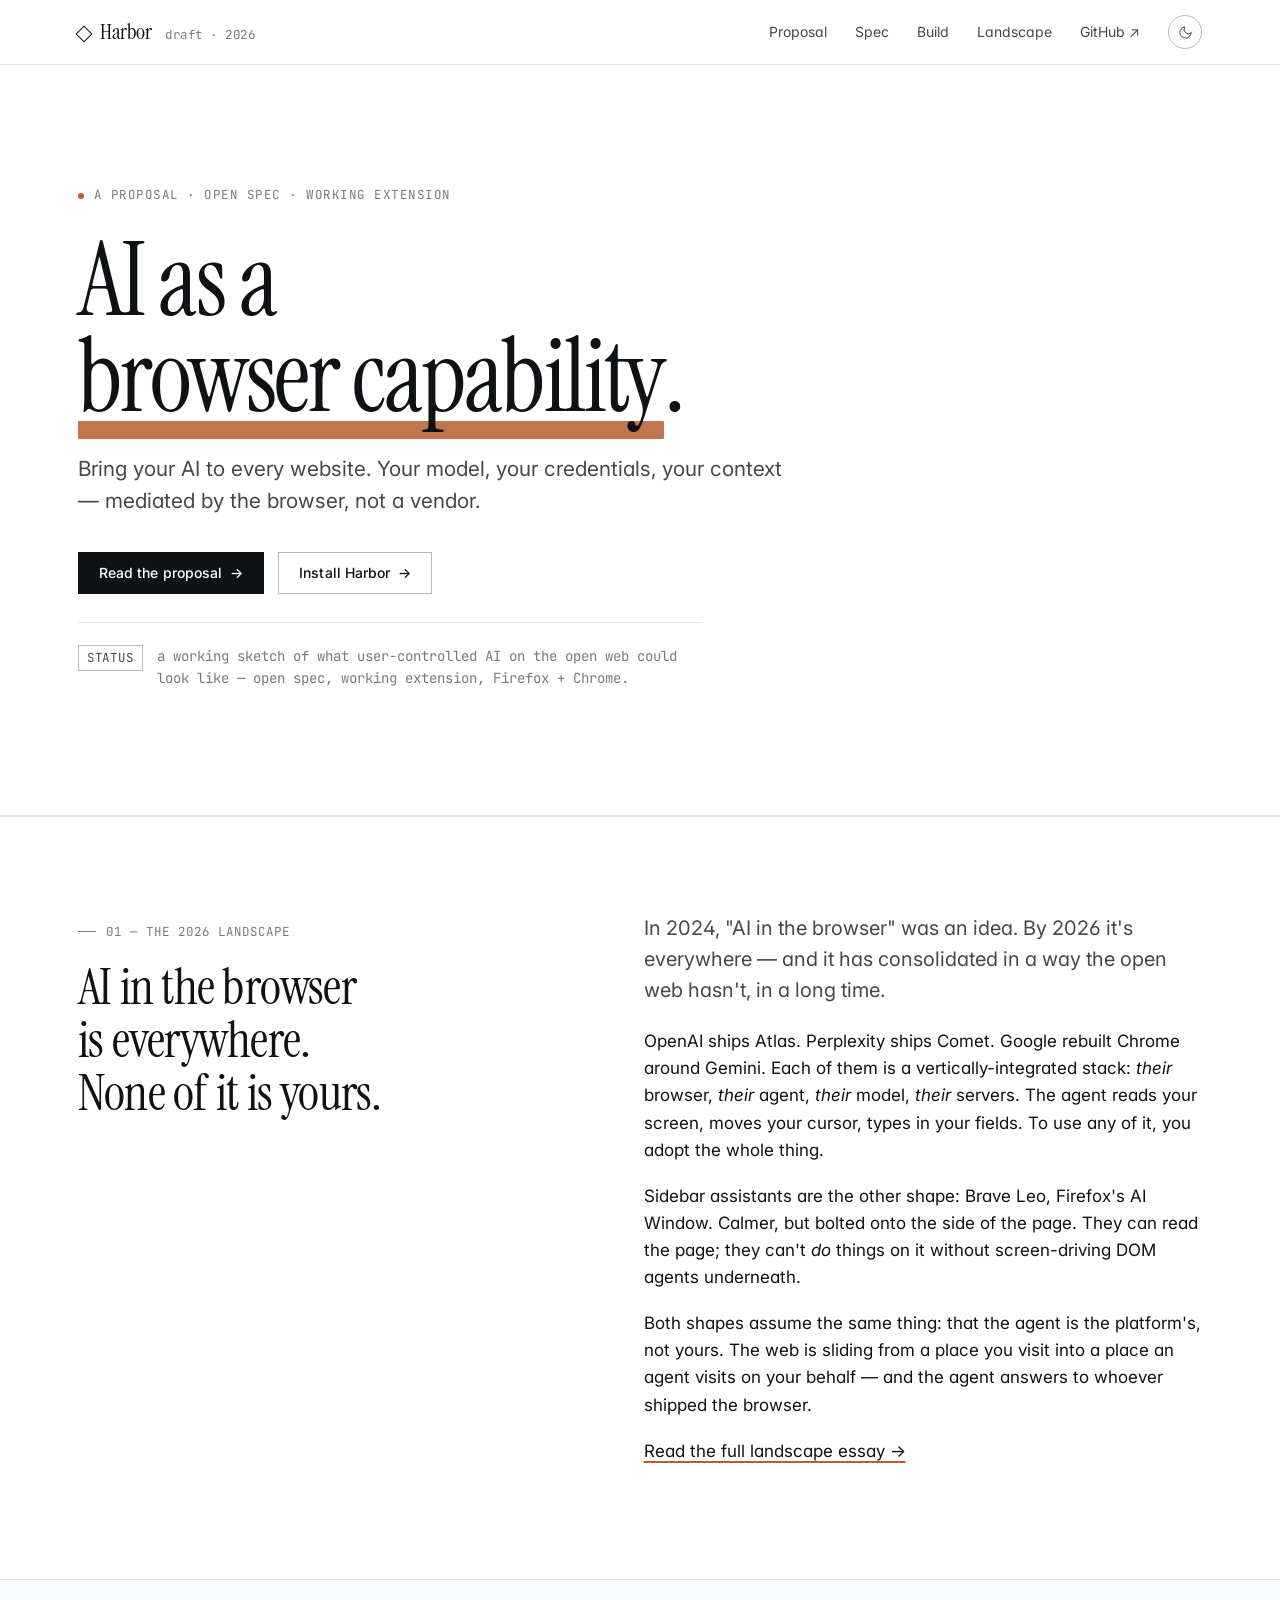
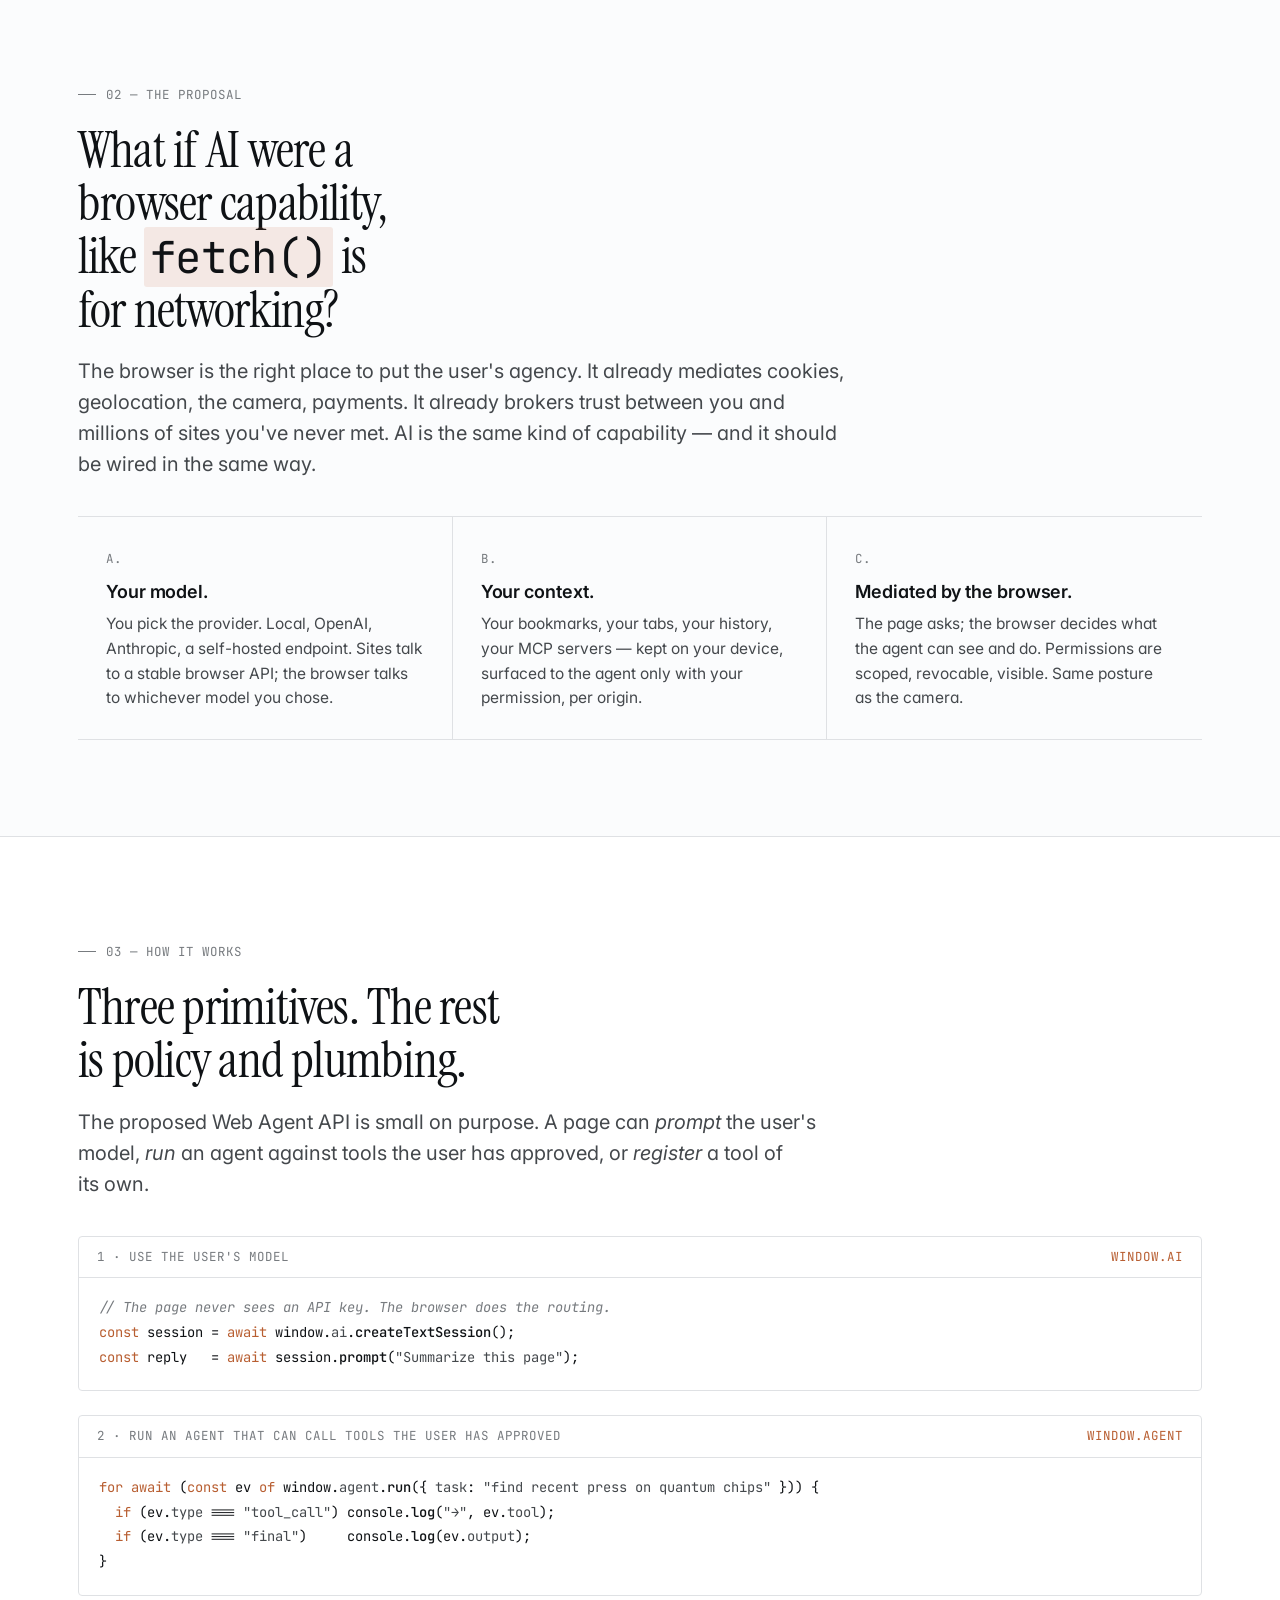
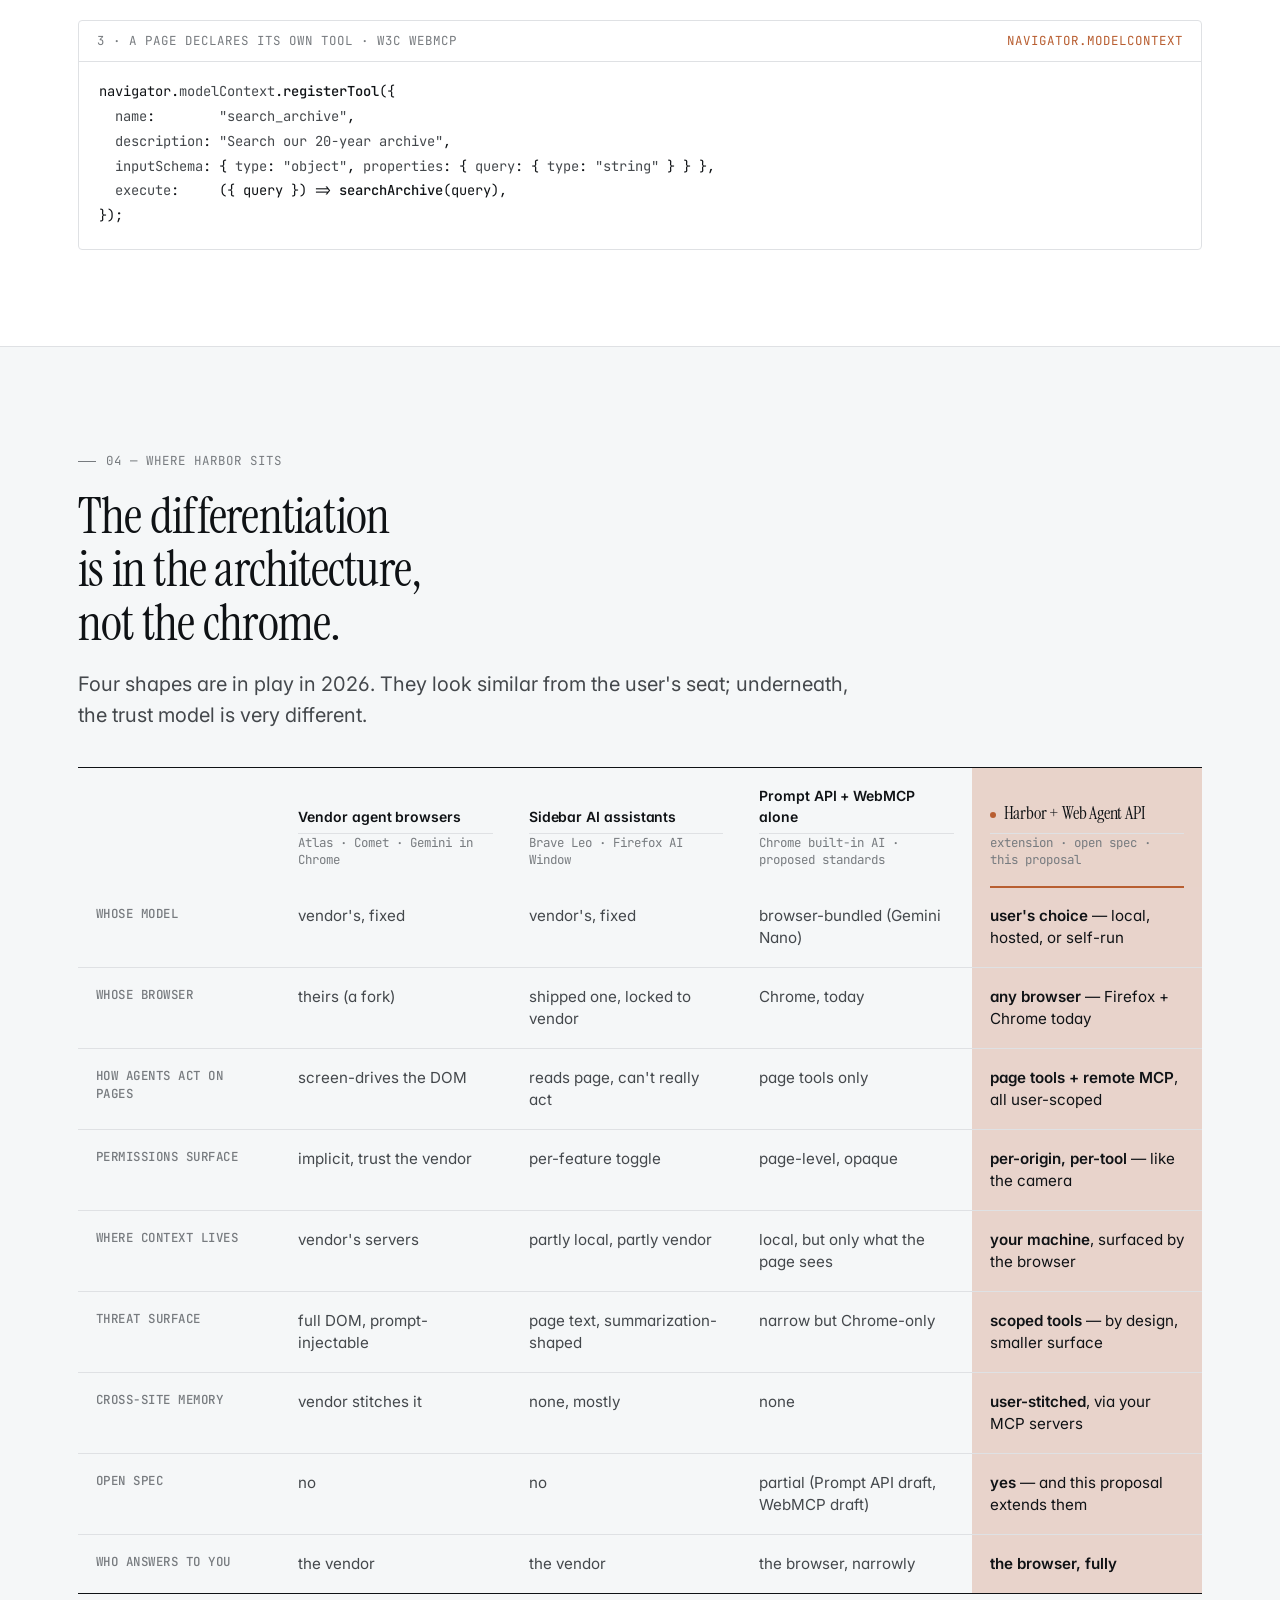
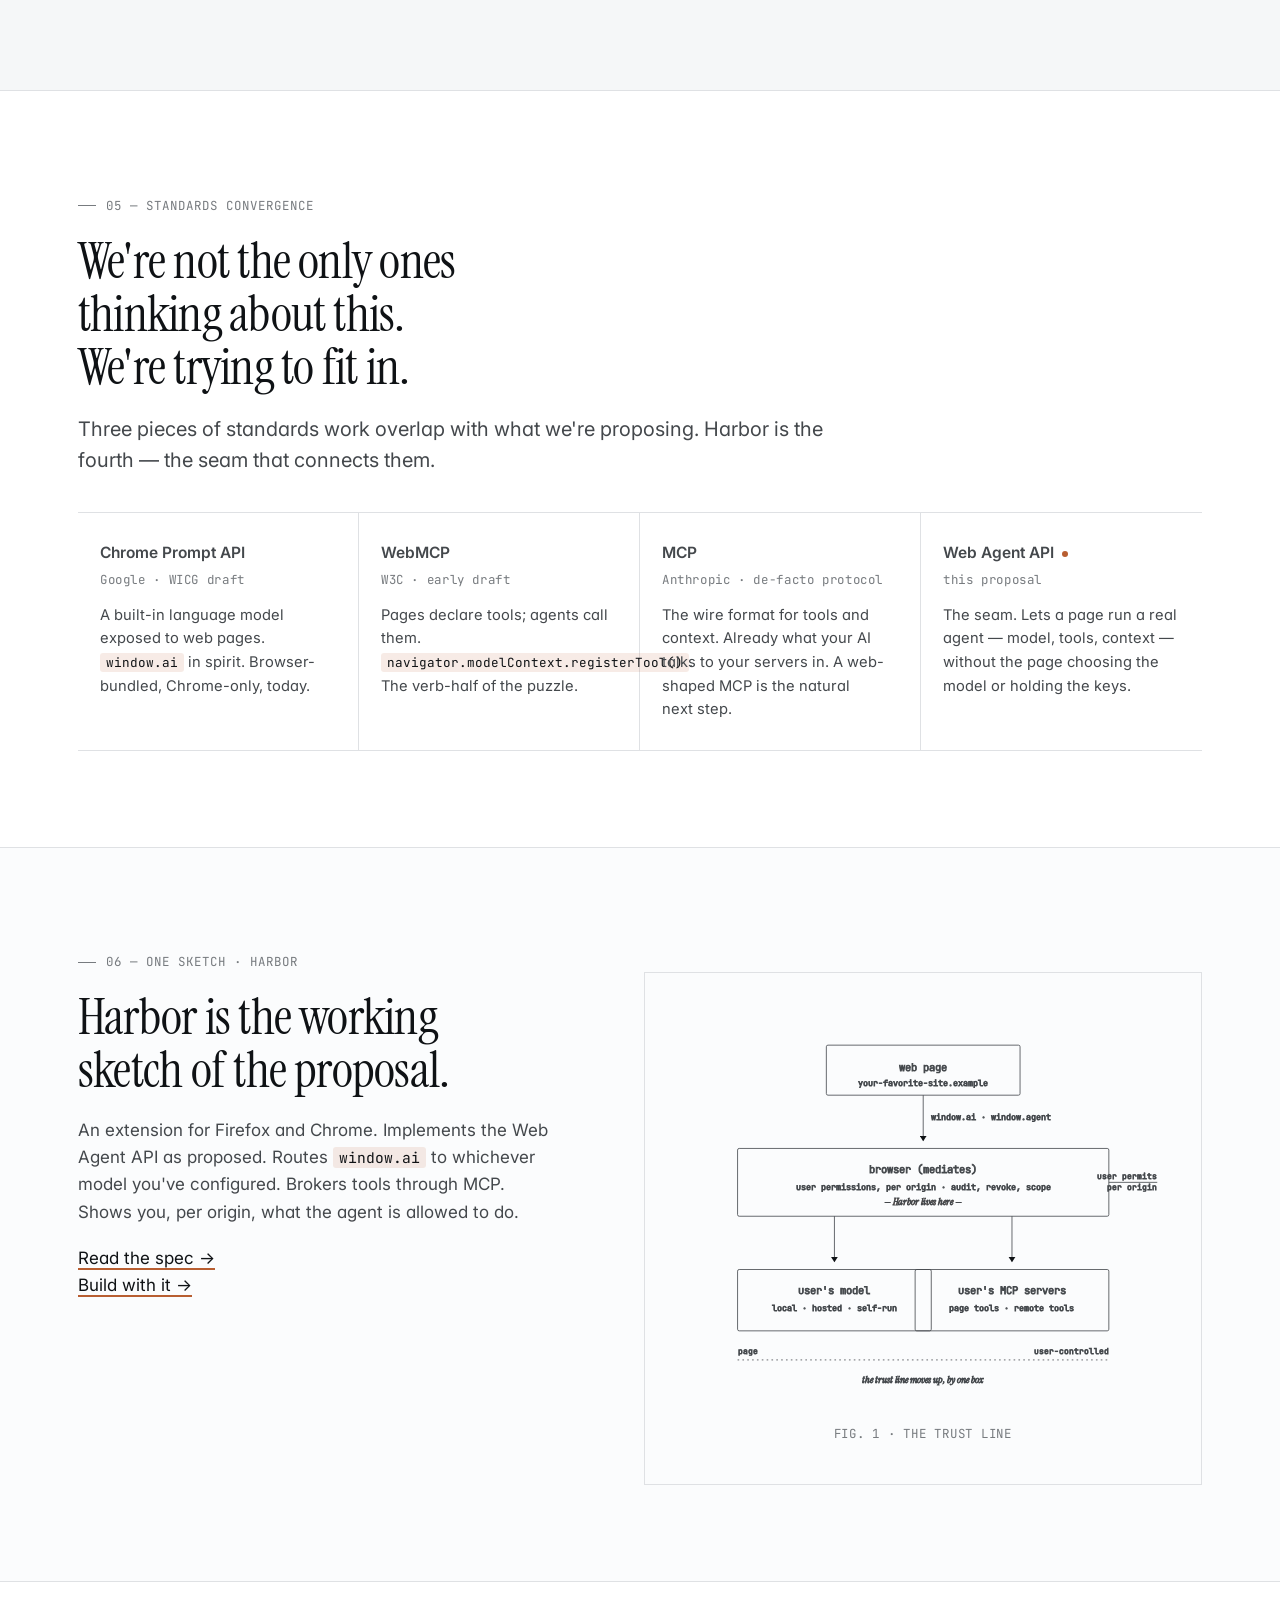
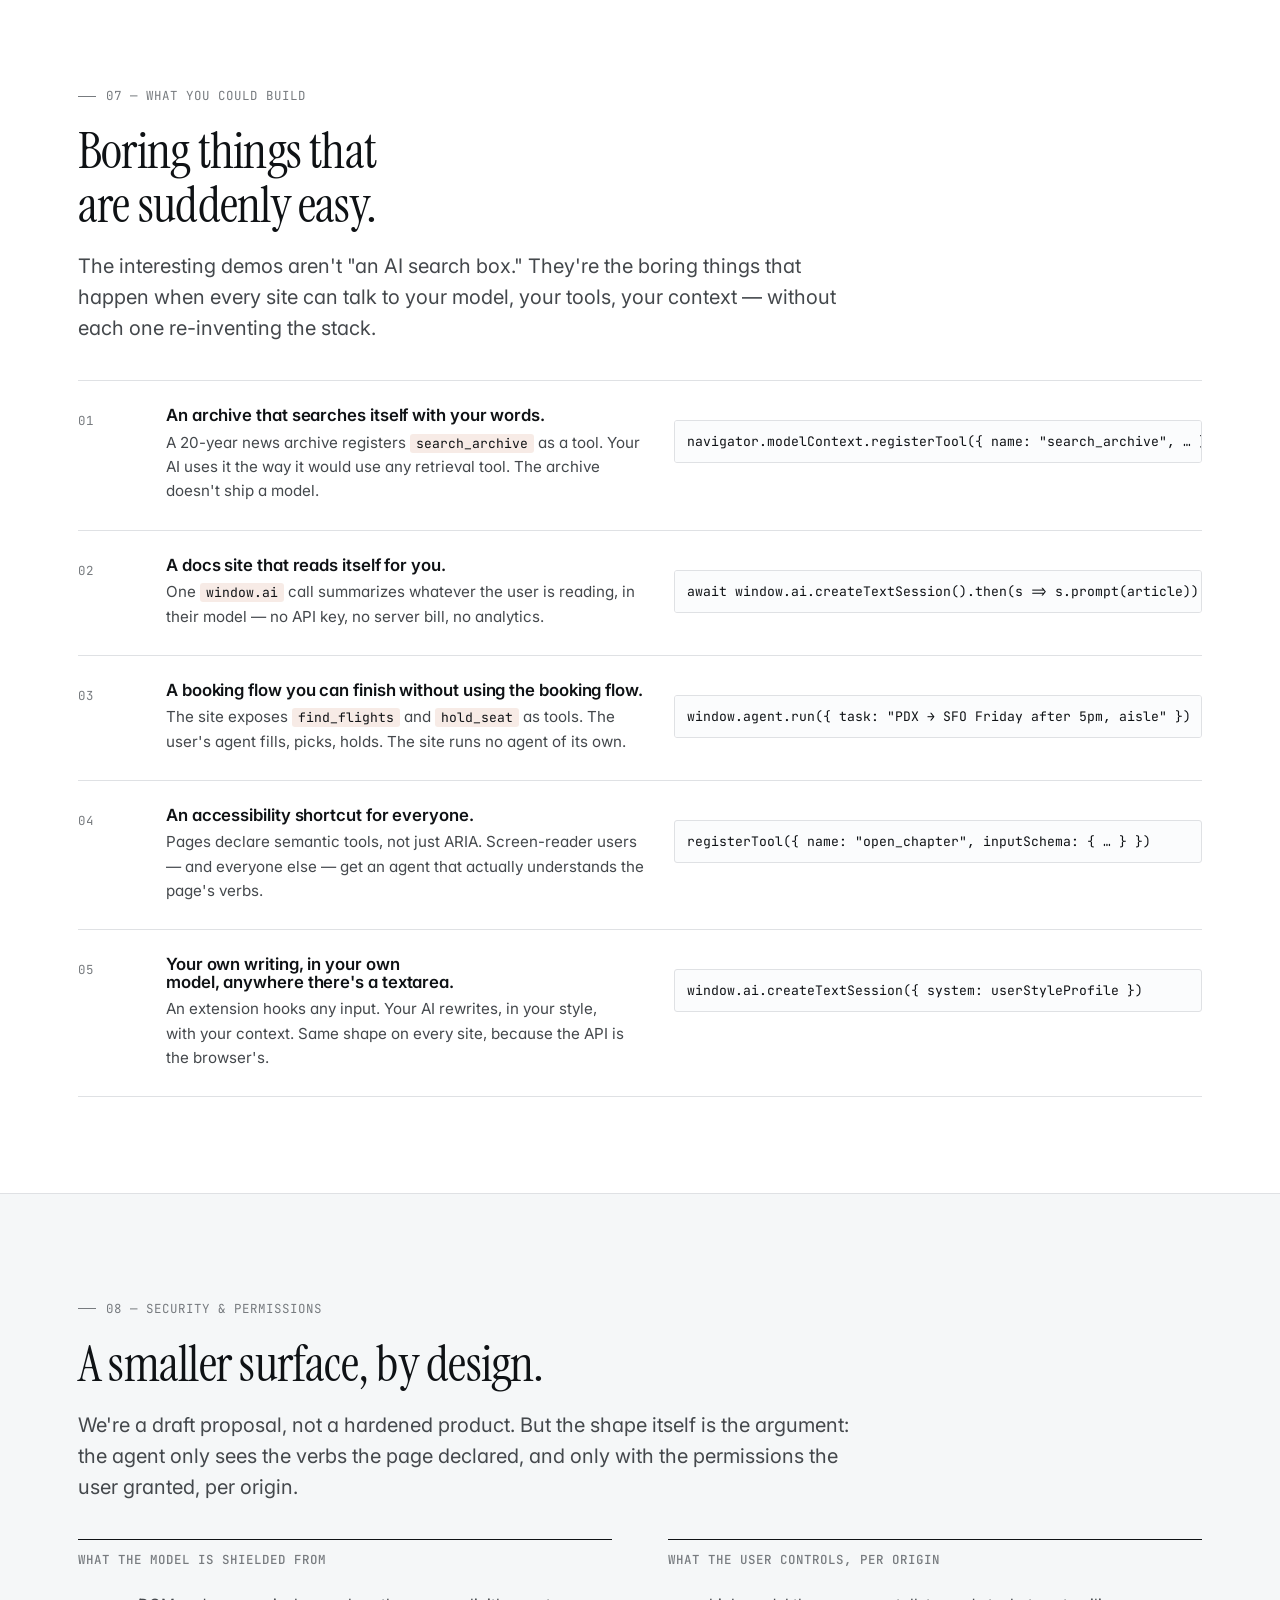
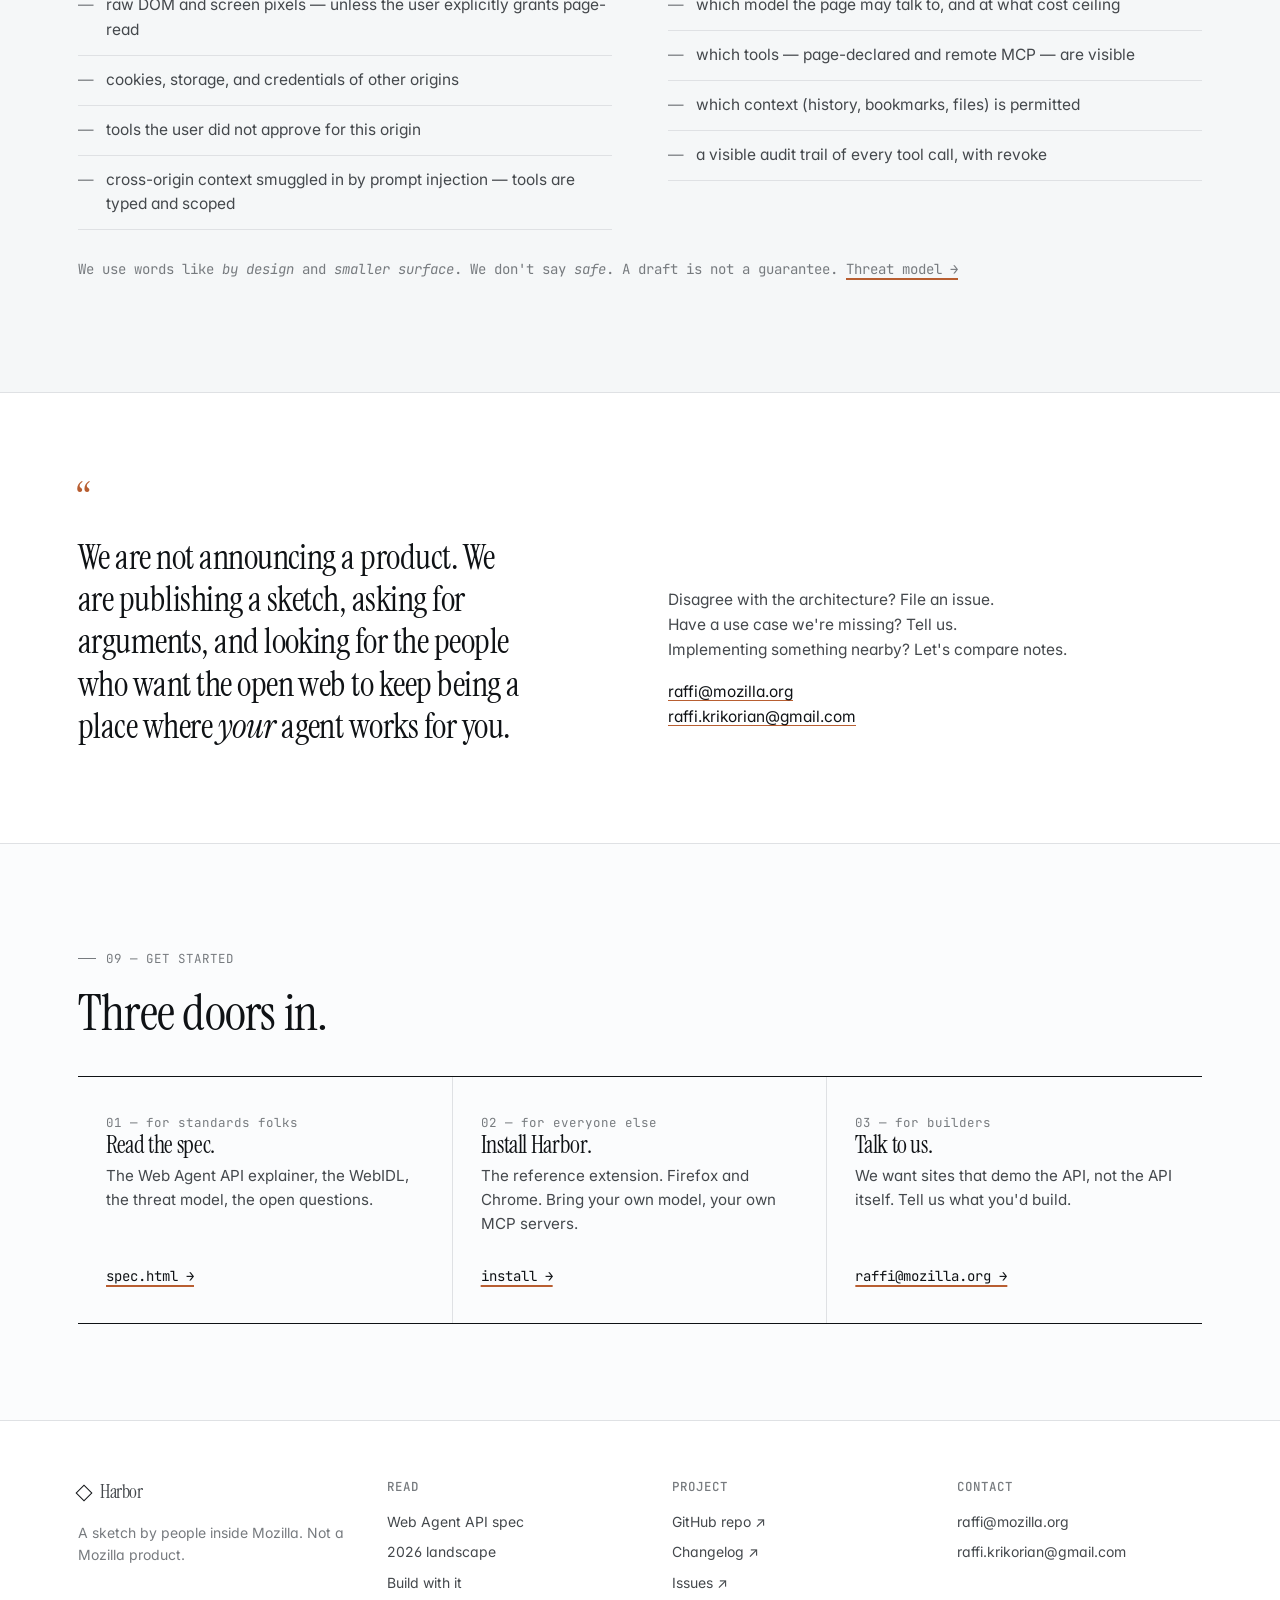
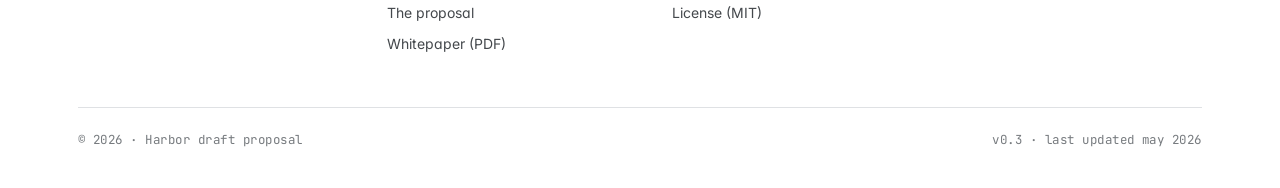
==== whitepaper/index.html @ 532a6886 "whitepaper: ship redesigned static site, retire Jekyll Implement the design produced in Claude Desig" ====
<!doctype html>
<html lang="en">
<head>
<meta charset="utf-8" />
<meta name="viewport" content="width=device-width,initial-scale=1" />
<title>Harbor — AI as a browser capability</title>
<meta name="description" content="A proposal and reference implementation for the Web Agent API: bring your AI to every website. Your model, your credentials, your context — mediated by the browser, not a vendor." />

<link rel="preconnect" href="https://fonts.googleapis.com">
<link rel="preconnect" href="https://fonts.gstatic.com" crossorigin>
<link href="https://fonts.googleapis.com/css2?family=Instrument+Serif:ital@0;1&family=Inter:wght@300;400;500;600&family=JetBrains+Mono:wght@400;500&display=swap" rel="stylesheet">
<link rel="stylesheet" href="styles.css">

<script>
  (function () {
    var saved = localStorage.getItem('harbor-theme');
    var prefersDark = window.matchMedia && window.matchMedia('(prefers-color-scheme: dark)').matches;
    if (saved === 'dark' || (!saved && prefersDark)) {
      document.documentElement.classList.add('dark');
    }
  })();
</script>
</head>
<body>

<!-- ===================== NAV ===================== -->
<header class="nav">
  <div class="wrap nav-row">
    <a class="brand" href="./">
      <span class="brand-mark" aria-hidden="true"></span>
      Harbor
      <span class="brand-meta">draft · 2026</span>
    </a>
    <nav class="nav-links" aria-label="Primary">
      <a href="#proposal">Proposal</a>
      <a href="spec.html">Spec</a>
      <a href="build.html">Build</a>
      <a href="landscape.html">Landscape</a>
      <a class="gh" href="https://github.com/r/harbor" target="_blank" rel="noopener">GitHub ↗</a>
      <button class="theme-toggle" id="themeToggle" aria-label="Toggle theme" title="Toggle light / dark">
        <svg class="icon-moon" viewBox="0 0 24 24" fill="none" stroke="currentColor" stroke-width="1.6" stroke-linecap="round" stroke-linejoin="round"><path d="M21 12.8A9 9 0 1 1 11.2 3a7 7 0 0 0 9.8 9.8z"/></svg>
        <svg class="icon-sun"  viewBox="0 0 24 24" fill="none" stroke="currentColor" stroke-width="1.6" stroke-linecap="round" stroke-linejoin="round"><circle cx="12" cy="12" r="4"/><path d="M12 2v2M12 20v2M4.93 4.93l1.41 1.41M17.66 17.66l1.41 1.41M2 12h2M20 12h2M4.93 19.07l1.41-1.41M17.66 6.34l1.41-1.41"/></svg>
      </button>
    </nav>
  </div>
</header>

<!-- ===================== HERO ===================== -->
<section class="hero">
  <div class="wrap">
    <p class="hero-eyebrow"><span class="dot"></span>a proposal · open spec · working extension</p>
    <h1>
      AI as a<br/>
      <span class="ul">browser capability</span>.
    </h1>
    <p class="hero-sub">
      Bring your AI to every website. Your model, your credentials, your context —
      mediated by the browser, not a vendor.
    </p>
    <div class="hero-ctas">
      <a class="btn" href="spec.html">Read the proposal <span class="arr">→</span></a>
      <a class="btn btn-secondary" href="#get-started">Install Harbor <span class="arr">→</span></a>
    </div>
    <p class="hero-tagstrip">
      <span class="pill">status</span>
      a working sketch of what user-controlled AI on the open web could look like —
      open spec, working extension, Firefox + Chrome.
    </p>
  </div>
</section>

<!-- ===================== PROBLEM ===================== -->
<section class="section" id="problem">
  <div class="wrap two-col">
    <div class="side">
      <p class="eyebrow">01 — the 2026 landscape</p>
      <h2>AI in the browser is everywhere. None of it is yours.</h2>
    </div>
    <div class="prose measure">
      <p class="lead">
        In 2024, "AI in the browser" was an idea. By 2026 it's everywhere — and it has
        consolidated in a way the open web hasn't, in a long time.
      </p>
      <p>
        OpenAI ships Atlas. Perplexity ships Comet. Google rebuilt Chrome around Gemini.
        Each of them is a vertically-integrated stack: <em>their</em> browser, <em>their</em>
        agent, <em>their</em> model, <em>their</em> servers. The agent reads your screen,
        moves your cursor, types in your fields. To use any of it, you adopt the whole thing.
      </p>
      <p>
        Sidebar assistants are the other shape: Brave Leo, Firefox's AI Window. Calmer,
        but bolted onto the side of the page. They can read the page; they can't
        <em>do</em> things on it without screen-driving DOM agents underneath.
      </p>
      <p>
        Both shapes assume the same thing: that the agent is the platform's, not yours.
        The web is sliding from a place you visit into a place an agent visits on your behalf —
        and the agent answers to whoever shipped the browser.
      </p>
      <p><a class="link" href="landscape.html">Read the full landscape essay →</a></p>
    </div>
  </div>
</section>

<!-- ===================== PROPOSAL ===================== -->
<section class="section section-tint" id="proposal">
  <div class="wrap">
    <p class="eyebrow">02 — the proposal</p>
    <h2 style="max-width: 18ch">What if AI were a browser capability, like <code>fetch()</code> is for networking?</h2>
    <p class="lead" style="margin-top: 18px">
      The browser is the right place to put the user's agency. It already mediates
      cookies, geolocation, the camera, payments. It already brokers trust between you
      and millions of sites you've never met. AI is the same kind of capability — and
      it should be wired in the same way.
    </p>

    <div class="grid-3">
      <div>
        <p class="num">A.</p>
        <h4>Your model.</h4>
        <p>You pick the provider. Local, OpenAI, Anthropic, a self-hosted endpoint. Sites talk to a stable browser API; the browser talks to whichever model you chose.</p>
      </div>
      <div>
        <p class="num">B.</p>
        <h4>Your context.</h4>
        <p>Your bookmarks, your tabs, your history, your MCP servers — kept on your device, surfaced to the agent only with your permission, per origin.</p>
      </div>
      <div>
        <p class="num">C.</p>
        <h4>Mediated by the browser.</h4>
        <p>The page asks; the browser decides what the agent can see and do. Permissions are scoped, revocable, visible. Same posture as the camera.</p>
      </div>
    </div>
  </div>
</section>

<!-- ===================== HOW IT WORKS ===================== -->
<section class="section" id="how">
  <div class="wrap">
    <p class="eyebrow">03 — how it works</p>
    <h2 style="max-width: 22ch">Three primitives. The rest is policy and plumbing.</h2>
    <p class="lead">
      The proposed Web Agent API is small on purpose. A page can <em>prompt</em> the user's model,
      <em>run</em> an agent against tools the user has approved, or <em>register</em> a tool of its own.
    </p>

    <div style="display:grid; grid-template-columns: 1fr; gap: 24px; margin-top: 36px;">

      <div class="codecard">
        <div class="codecard-head"><span>1 · use the user's model</span><span class="num">window.ai</span></div>
<pre><code><span class="tk-c">// The page never sees an API key. The browser does the routing.</span>
<span class="tk-k">const</span> <span class="tk-n">session</span> = <span class="tk-k">await</span> <span class="tk-n">window</span>.<span class="tk-p">ai</span>.<span class="tk-f">createTextSession</span>();
<span class="tk-k">const</span> <span class="tk-n">reply</span>   = <span class="tk-k">await</span> <span class="tk-n">session</span>.<span class="tk-f">prompt</span>(<span class="tk-s">"Summarize this page"</span>);</code></pre>
      </div>

      <div class="codecard">
        <div class="codecard-head"><span>2 · run an agent that can call tools the user has approved</span><span class="num">window.agent</span></div>
<pre><code><span class="tk-k">for await</span> (<span class="tk-k">const</span> <span class="tk-n">ev</span> <span class="tk-k">of</span> <span class="tk-n">window</span>.<span class="tk-p">agent</span>.<span class="tk-f">run</span>({ <span class="tk-p">task</span>: <span class="tk-s">"find recent press on quantum chips"</span> })) {
  <span class="tk-k">if</span> (<span class="tk-n">ev</span>.<span class="tk-p">type</span> === <span class="tk-s">"tool_call"</span>) <span class="tk-n">console</span>.<span class="tk-f">log</span>(<span class="tk-s">"→"</span>, <span class="tk-n">ev</span>.<span class="tk-p">tool</span>);
  <span class="tk-k">if</span> (<span class="tk-n">ev</span>.<span class="tk-p">type</span> === <span class="tk-s">"final"</span>)     <span class="tk-n">console</span>.<span class="tk-f">log</span>(<span class="tk-n">ev</span>.<span class="tk-p">output</span>);
}</code></pre>
      </div>

      <div class="codecard">
        <div class="codecard-head"><span>3 · a page declares its own tool · W3C WebMCP</span><span class="num">navigator.modelContext</span></div>
<pre><code><span class="tk-n">navigator</span>.<span class="tk-p">modelContext</span>.<span class="tk-f">registerTool</span>({
  <span class="tk-p">name</span>:        <span class="tk-s">"search_archive"</span>,
  <span class="tk-p">description</span>: <span class="tk-s">"Search our 20-year archive"</span>,
  <span class="tk-p">inputSchema</span>: { <span class="tk-p">type</span>: <span class="tk-s">"object"</span>, <span class="tk-p">properties</span>: { <span class="tk-p">query</span>: { <span class="tk-p">type</span>: <span class="tk-s">"string"</span> } } },
  <span class="tk-p">execute</span>:     ({ <span class="tk-n">query</span> }) =&gt; <span class="tk-f">searchArchive</span>(<span class="tk-n">query</span>),
});</code></pre>
      </div>
    </div>
  </div>
</section>

<!-- ===================== COMPARISON ===================== -->
<section class="section section-sunken" id="differentiation">
  <div class="wrap">
    <p class="eyebrow">04 — where harbor sits</p>
    <h2 style="max-width: 20ch">The differentiation is in the architecture, not the chrome.</h2>
    <p class="lead" style="max-width: 60ch">
      Four shapes are in play in 2026. They look similar from the user's seat;
      underneath, the trust model is very different.
    </p>

    <!-- desktop / tablet table -->
    <div class="cmp-wrap">
    <table class="cmp">
      <colgroup>
        <col style="width:18%"/>
        <col/>
        <col/>
        <col/>
        <col class="col-harbor"/>
      </colgroup>
      <thead>
        <tr>
          <th></th>
          <th>Vendor agent browsers
            <span class="examples">Atlas · Comet · Gemini in Chrome</span>
          </th>
          <th>Sidebar AI assistants
            <span class="examples">Brave Leo · Firefox AI Window</span>
          </th>
          <th>Prompt API + WebMCP alone
            <span class="examples">Chrome built-in AI · proposed standards</span>
          </th>
          <th class="col-harbor"><span class="h-name">Harbor + Web Agent API</span>
            <span class="examples">extension · open spec · this proposal</span>
          </th>
        </tr>
      </thead>
      <tbody>
        <tr>
          <th>Whose model</th>
          <td>vendor's, fixed</td>
          <td>vendor's, fixed</td>
          <td>browser-bundled (Gemini Nano)</td>
          <td class="col-harbor"><strong>user's choice</strong> — local, hosted, or self-run</td>
        </tr>
        <tr>
          <th>Whose browser</th>
          <td>theirs (a fork)</td>
          <td>shipped one, locked to vendor</td>
          <td>Chrome, today</td>
          <td class="col-harbor"><strong>any browser</strong> — Firefox + Chrome today</td>
        </tr>
        <tr>
          <th>How agents act on pages</th>
          <td>screen-drives the DOM</td>
          <td>reads page, can't really act</td>
          <td>page tools only</td>
          <td class="col-harbor"><strong>page tools + remote MCP</strong>, all user-scoped</td>
        </tr>
        <tr>
          <th>Permissions surface</th>
          <td>implicit, trust the vendor</td>
          <td>per-feature toggle</td>
          <td>page-level, opaque</td>
          <td class="col-harbor"><strong>per-origin, per-tool</strong> — like the camera</td>
        </tr>
        <tr>
          <th>Where context lives</th>
          <td>vendor's servers</td>
          <td>partly local, partly vendor</td>
          <td>local, but only what the page sees</td>
          <td class="col-harbor"><strong>your machine</strong>, surfaced by the browser</td>
        </tr>
        <tr>
          <th>Threat surface</th>
          <td>full DOM, prompt-injectable</td>
          <td>page text, summarization-shaped</td>
          <td>narrow but Chrome-only</td>
          <td class="col-harbor"><strong>scoped tools</strong> — by design, smaller surface</td>
        </tr>
        <tr>
          <th>Cross-site memory</th>
          <td>vendor stitches it</td>
          <td>none, mostly</td>
          <td>none</td>
          <td class="col-harbor"><strong>user-stitched</strong>, via your MCP servers</td>
        </tr>
        <tr>
          <th>Open spec</th>
          <td>no</td>
          <td>no</td>
          <td>partial (Prompt API draft, WebMCP draft)</td>
          <td class="col-harbor"><strong>yes</strong> — and this proposal extends them</td>
        </tr>
        <tr>
          <th>Who answers to you</th>
          <td>the vendor</td>
          <td>the vendor</td>
          <td>the browser, narrowly</td>
          <td class="col-harbor"><strong>the browser, fully</strong></td>
        </tr>
      </tbody>
    </table>
    </div>

    <!-- mobile cards -->
    <div class="cmp-cards">
      <div class="cmp-card">
        <h4>Vendor agent browsers</h4>
        <p class="ex">Atlas · Comet · Gemini in Chrome</p>
        <dl>
          <dt>Whose model</dt><dd>vendor's, fixed</dd>
          <dt>Whose browser</dt><dd>theirs (a fork)</dd>
          <dt>How agents act</dt><dd>screen-drives the DOM</dd>
          <dt>Permissions</dt><dd>implicit, trust the vendor</dd>
          <dt>Context lives</dt><dd>on vendor servers</dd>
          <dt>Threat surface</dt><dd>full DOM, prompt-injectable</dd>
          <dt>Cross-site memory</dt><dd>vendor stitches it</dd>
          <dt>Open spec</dt><dd>no</dd>
          <dt>Answers to</dt><dd>the vendor</dd>
        </dl>
      </div>
      <div class="cmp-card">
        <h4>Sidebar AI assistants</h4>
        <p class="ex">Brave Leo · Firefox AI Window</p>
        <dl>
          <dt>Whose model</dt><dd>vendor's, fixed</dd>
          <dt>Whose browser</dt><dd>shipped one, locked to vendor</dd>
          <dt>How agents act</dt><dd>reads page, can't really act</dd>
          <dt>Permissions</dt><dd>per-feature toggle</dd>
          <dt>Context lives</dt><dd>partly local, partly vendor</dd>
          <dt>Threat surface</dt><dd>page text, summarization-shaped</dd>
          <dt>Cross-site memory</dt><dd>none, mostly</dd>
          <dt>Open spec</dt><dd>no</dd>
          <dt>Answers to</dt><dd>the vendor</dd>
        </dl>
      </div>
      <div class="cmp-card">
        <h4>Prompt API + WebMCP alone</h4>
        <p class="ex">Chrome built-in AI · proposed standards</p>
        <dl>
          <dt>Whose model</dt><dd>browser-bundled (Gemini Nano)</dd>
          <dt>Whose browser</dt><dd>Chrome, today</dd>
          <dt>How agents act</dt><dd>page tools only</dd>
          <dt>Permissions</dt><dd>page-level, opaque</dd>
          <dt>Context lives</dt><dd>local, but only what the page sees</dd>
          <dt>Threat surface</dt><dd>narrow but Chrome-only</dd>
          <dt>Cross-site memory</dt><dd>none</dd>
          <dt>Open spec</dt><dd>partial (Prompt API, WebMCP drafts)</dd>
          <dt>Answers to</dt><dd>the browser, narrowly</dd>
        </dl>
      </div>
      <div class="cmp-card harbor">
        <h4>Harbor + Web Agent API</h4>
        <p class="ex">extension · open spec · this proposal</p>
        <dl>
          <dt>Whose model</dt><dd>user's choice — local, hosted, self-run</dd>
          <dt>Whose browser</dt><dd>any — Firefox + Chrome today</dd>
          <dt>How agents act</dt><dd>page tools + remote MCP, user-scoped</dd>
          <dt>Permissions</dt><dd>per-origin, per-tool — like the camera</dd>
          <dt>Context lives</dt><dd>your machine, surfaced by the browser</dd>
          <dt>Threat surface</dt><dd>scoped tools — by design, smaller</dd>
          <dt>Cross-site memory</dt><dd>user-stitched via your MCP servers</dd>
          <dt>Open spec</dt><dd>yes — and extends Prompt API + WebMCP</dd>
          <dt>Answers to</dt><dd>the browser, fully</dd>
        </dl>
      </div>
    </div>
  </div>
</section>

<!-- ===================== STANDARDS CONVERGENCE ===================== -->
<section class="section" id="standards">
  <div class="wrap">
    <p class="eyebrow">05 — standards convergence</p>
    <h2 style="max-width: 22ch">We're not the only ones thinking about this. We're trying to fit in.</h2>
    <p class="lead">
      Three pieces of standards work overlap with what we're proposing.
      Harbor is the fourth — the seam that connects them.
    </p>

    <div class="grid-4">
      <div>
        <p class="name">Chrome Prompt API</p>
        <p class="by">Google · WICG draft</p>
        <p>A built-in language model exposed to web pages. <code>window.ai</code> in spirit. Browser-bundled, Chrome-only, today.</p>
      </div>
      <div>
        <p class="name">WebMCP</p>
        <p class="by">W3C · early draft</p>
        <p>Pages declare tools; agents call them. <code>navigator.modelContext.registerTool()</code>. The verb-half of the puzzle.</p>
      </div>
      <div>
        <p class="name">MCP</p>
        <p class="by">Anthropic · de-facto protocol</p>
        <p>The wire format for tools and context. Already what your AI talks to your servers in. A web-shaped MCP is the natural next step.</p>
      </div>
      <div class="ours">
        <p class="name">Web Agent API</p>
        <p class="by">this proposal</p>
        <p>The seam. Lets a page run a real agent — model, tools, context — without the page choosing the model or holding the keys.</p>
      </div>
    </div>
  </div>
</section>

<!-- ===================== ARCHITECTURE ===================== -->
<section class="section section-tint" id="harbor">
  <div class="wrap two-col">
    <div class="side">
      <p class="eyebrow">06 — one sketch · harbor</p>
      <h2>Harbor is the working sketch of the proposal.</h2>
      <p style="color: var(--ink-soft); margin-top: 16px;">
        An extension for Firefox and Chrome. Implements the Web Agent API as
        proposed. Routes <code>window.ai</code> to whichever model you've
        configured. Brokers tools through MCP. Shows you, per origin, what the
        agent is allowed to do.
      </p>
      <p style="margin-top: 18px;">
        <a class="link" href="spec.html">Read the spec →</a><br/>
        <a class="link" href="build.html">Build with it →</a>
      </p>
    </div>

    <div>
      <div class="diagram-card">
        <svg viewBox="0 0 620 460" role="img" aria-label="Harbor architecture diagram">
          <defs>
            <marker id="arrow" markerWidth="9" markerHeight="9" refX="6" refY="4.5" orient="auto" markerUnits="strokeWidth">
              <path d="M0,0 L7,4.5 L0,9 z" fill="currentColor"/>
            </marker>
          </defs>
          <g fill="none" stroke="currentColor" stroke-width="1" color="var(--ink-soft)">

            <!-- web page -->
            <rect x="190" y="20" width="240" height="62" rx="2"/>
            <text x="310" y="52" text-anchor="middle" font-family="JetBrains Mono, monospace" font-size="13" fill="currentColor">web page</text>
            <text x="310" y="71" text-anchor="middle" font-family="JetBrains Mono, monospace" font-size="10.5" fill="var(--ink-mute)">your-favorite-site.example</text>

            <!-- arrow + label down -->
            <line x1="310" y1="82" x2="310" y2="138" marker-end="url(#arrow)"/>
            <text x="320" y="113" font-family="JetBrains Mono, monospace" font-size="10.5" fill="var(--ink-mute)">window.ai · window.agent</text>

            <!-- browser -->
            <rect x="80" y="148" width="460" height="84" rx="2"/>
            <text x="310" y="178" text-anchor="middle" font-family="JetBrains Mono, monospace" font-size="13" fill="currentColor">browser  (mediates)</text>
            <text x="310" y="200" text-anchor="middle" font-family="JetBrains Mono, monospace" font-size="10.5" fill="var(--ink-mute)">user permissions, per origin · audit, revoke, scope</text>
            <text x="310" y="218" text-anchor="middle" font-family="Instrument Serif, serif" font-size="12" font-style="italic" fill="var(--accent, #c46a3f)">— Harbor lives here —</text>

            <!-- side annotation -->
            <line x1="540" y1="190" x2="600" y2="190"/>
            <text x="600" y="186" text-anchor="end" font-family="JetBrains Mono, monospace" font-size="10" fill="var(--ink-mute)">user permits</text>
            <text x="600" y="200" text-anchor="end" font-family="JetBrains Mono, monospace" font-size="10" fill="var(--ink-mute)">per origin</text>

            <!-- arrows down -->
            <line x1="200" y1="232" x2="200" y2="288" marker-end="url(#arrow)"/>
            <line x1="420" y1="232" x2="420" y2="288" marker-end="url(#arrow)"/>

            <!-- user model + mcp servers -->
            <rect x="80"  y="298" width="240" height="76" rx="2"/>
            <text x="200" y="328" text-anchor="middle" font-family="JetBrains Mono, monospace" font-size="13" fill="currentColor">user's model</text>
            <text x="200" y="349" text-anchor="middle" font-family="JetBrains Mono, monospace" font-size="10.5" fill="var(--ink-mute)">local · hosted · self-run</text>

            <rect x="300" y="298" width="240" height="76" rx="2"/>
            <text x="420" y="328" text-anchor="middle" font-family="JetBrains Mono, monospace" font-size="13" fill="currentColor">user's MCP servers</text>
            <text x="420" y="349" text-anchor="middle" font-family="JetBrains Mono, monospace" font-size="10.5" fill="var(--ink-mute)">page tools · remote tools</text>

            <!-- footer line -->
            <line x1="80" y1="410" x2="540" y2="410" stroke-dasharray="2 4"/>
            <text x="80"  y="403" font-family="JetBrains Mono, monospace" font-size="10" fill="var(--ink-mute)">page</text>
            <text x="540" y="403" text-anchor="end" font-family="JetBrains Mono, monospace" font-size="10" fill="var(--ink-mute)">user-controlled</text>
            <text x="310" y="438" text-anchor="middle" font-family="Instrument Serif, serif" font-style="italic" font-size="13" fill="var(--ink-mute)">the trust line moves up, by one box</text>
          </g>
        </svg>
        <div class="cap">fig. 1 · the trust line</div>
      </div>
    </div>
  </div>
</section>

<!-- ===================== EXAMPLES ===================== -->
<section class="section" id="build">
  <div class="wrap">
    <p class="eyebrow">07 — what you could build</p>
    <h2 style="max-width: 22ch">Boring things that are suddenly easy.</h2>
    <p class="lead">
      The interesting demos aren't "an AI search box." They're the boring
      things that happen when every site can talk to your model, your
      tools, your context — without each one re-inventing the stack.
    </p>

    <div class="examples">
      <div class="example">
        <p class="ex-num">01</p>
        <div>
          <h4>An archive that searches itself with your words.</h4>
          <p>A 20-year news archive registers <code>search_archive</code> as a tool. Your AI uses it the way it would use any retrieval tool. The archive doesn't ship a model.</p>
        </div>
        <pre class="ex-code">navigator.modelContext.registerTool({ name: "search_archive", … })</pre>
      </div>

      <div class="example">
        <p class="ex-num">02</p>
        <div>
          <h4>A docs site that reads itself for you.</h4>
          <p>One <code>window.ai</code> call summarizes whatever the user is reading, in their model — no API key, no server bill, no analytics.</p>
        </div>
        <pre class="ex-code">await window.ai.createTextSession().then(s => s.prompt(article))</pre>
      </div>

      <div class="example">
        <p class="ex-num">03</p>
        <div>
          <h4>A booking flow you can finish without using the booking flow.</h4>
          <p>The site exposes <code>find_flights</code> and <code>hold_seat</code> as tools. The user's agent fills, picks, holds. The site runs no agent of its own.</p>
        </div>
        <pre class="ex-code">window.agent.run({ task: "PDX → SFO Friday after 5pm, aisle" })</pre>
      </div>

      <div class="example">
        <p class="ex-num">04</p>
        <div>
          <h4>An accessibility shortcut for everyone.</h4>
          <p>Pages declare semantic tools, not just ARIA. Screen-reader users — and everyone else — get an agent that actually understands the page's verbs.</p>
        </div>
        <pre class="ex-code">registerTool({ name: "open_chapter", inputSchema: { … } })</pre>
      </div>

      <div class="example">
        <p class="ex-num">05</p>
        <div>
          <h4>Your own writing, in your own model, anywhere there's a textarea.</h4>
          <p>An extension hooks any input. Your AI rewrites, in your style, with your context. Same shape on every site, because the API is the browser's.</p>
        </div>
        <pre class="ex-code">window.ai.createTextSession({ system: userStyleProfile })</pre>
      </div>
    </div>
  </div>
</section>

<!-- ===================== SECURITY ===================== -->
<section class="section section-sunken" id="security">
  <div class="wrap">
    <p class="eyebrow">08 — security &amp; permissions</p>
    <h2 style="max-width: 22ch">A smaller surface, by design.</h2>
    <p class="lead" style="max-width: 60ch">
      We're a draft proposal, not a hardened product. But the shape itself is the
      argument: the agent only sees the verbs the page declared, and only with the
      permissions the user granted, per origin.
    </p>

    <div class="sec-cols">
      <div>
        <h4>What the model is shielded from</h4>
        <ul>
          <li>raw DOM and screen pixels — unless the user explicitly grants page-read</li>
          <li>cookies, storage, and credentials of other origins</li>
          <li>tools the user did not approve for this origin</li>
          <li>cross-origin context smuggled in by prompt injection — tools are typed and scoped</li>
        </ul>
      </div>
      <div>
        <h4>What the user controls, per origin</h4>
        <ul>
          <li>which model the page may talk to, and at what cost ceiling</li>
          <li>which tools — page-declared and remote MCP — are visible</li>
          <li>which context (history, bookmarks, files) is permitted</li>
          <li>a visible audit trail of every tool call, with revoke</li>
        </ul>
      </div>
    </div>

    <p style="margin-top: 28px; color: var(--ink-mute); font-family: var(--font-mono); font-size: var(--t-small);">
      We use words like <em>by design</em> and <em>smaller surface</em>. We don't say <em>safe</em>.
      A draft is not a guarantee. <a class="link" href="spec.html#threat-model">Threat model →</a>
    </p>
  </div>
</section>

<!-- ===================== INVITATION ===================== -->
<section class="section" id="invite">
  <div class="wrap invite">
    <blockquote>
      We are not announcing a product. We are publishing a sketch, asking for arguments,
      and looking for the people who want the open web to keep being a place where
      <em>your</em> agent works for you.
    </blockquote>
    <div class="invite-meta">
      <p>Disagree with the architecture? File an issue.<br/>
      Have a use case we're missing? Tell us.<br/>
      Implementing something nearby? Let's compare notes.</p>
      <p style="margin-top: 18px">
        <a href="mailto:raffi@mozilla.org">raffi@mozilla.org</a><br/>
        <a href="mailto:raffi.krikorian@gmail.com">raffi.krikorian@gmail.com</a>
      </p>
    </div>
  </div>
</section>

<!-- ===================== GET STARTED ===================== -->
<section class="section section-tint" id="get-started">
  <div class="wrap">
    <p class="eyebrow">09 — get started</p>
    <h2 style="max-width: 18ch">Three doors in.</h2>

    <div class="cta-row">
      <div class="cta-cell">
        <div>
          <p class="num">01 — for standards folks</p>
          <h4>Read the spec.</h4>
          <p>The Web Agent API explainer, the WebIDL, the threat model, the open questions.</p>
        </div>
        <a class="go" href="spec.html">spec.html →</a>
      </div>
      <div class="cta-cell">
        <div>
          <p class="num">02 — for everyone else</p>
          <h4>Install Harbor.</h4>
          <p>The reference extension. Firefox and Chrome. Bring your own model, your own MCP servers.</p>
        </div>
        <a class="go" href="build.html#install">install →</a>
      </div>
      <div class="cta-cell">
        <div>
          <p class="num">03 — for builders</p>
          <h4>Talk to us.</h4>
          <p>We want sites that demo the API, not the API itself. Tell us what you'd build.</p>
        </div>
        <a class="go" href="mailto:raffi@mozilla.org">raffi@mozilla.org →</a>
      </div>
    </div>
  </div>
</section>

<!-- ===================== FOOTER ===================== -->
<footer class="foot">
  <div class="wrap">
    <div class="foot-row">
      <div>
        <a class="brand" href="./" style="font-size: 1.2rem;">
          <span class="brand-mark" aria-hidden="true"></span>
          Harbor
        </a>
        <p style="margin-top: 14px; color: var(--ink-mute); font-size: var(--t-small); max-width: 38ch;">
          A sketch by people inside Mozilla. Not a Mozilla product.
        </p>
      </div>
      <div>
        <h5>Read</h5>
        <ul>
          <li><a href="spec.html">Web Agent API spec</a></li>
          <li><a href="landscape.html">2026 landscape</a></li>
          <li><a href="build.html">Build with it</a></li>
          <li><a href="#proposal">The proposal</a></li>
          <li><a href="whitepaper.pdf">Whitepaper (PDF)</a></li>
        </ul>
      </div>
      <div>
        <h5>Project</h5>
        <ul>
          <li><a href="https://github.com/r/harbor" target="_blank" rel="noopener">GitHub repo ↗</a></li>
          <li><a href="https://github.com/r/harbor/blob/main/CHANGELOG.md" target="_blank" rel="noopener">Changelog ↗</a></li>
          <li><a href="https://github.com/r/harbor/issues" target="_blank" rel="noopener">Issues ↗</a></li>
          <li><a href="https://github.com/r/harbor/blob/main/LICENSE" target="_blank" rel="noopener">License (MIT)</a></li>
        </ul>
      </div>
      <div>
        <h5>Contact</h5>
        <ul>
          <li><a href="mailto:raffi@mozilla.org">raffi@mozilla.org</a></li>
          <li><a href="mailto:raffi.krikorian@gmail.com">raffi.krikorian@gmail.com</a></li>
        </ul>
      </div>
    </div>
    <div class="foot-bottom">
      <span>© 2026 · Harbor draft proposal</span>
      <span>v0.3 · last updated may 2026</span>
    </div>
  </div>
</footer>

<script>
  document.getElementById('themeToggle').addEventListener('click', function () {
    var html = document.documentElement;
    html.classList.toggle('dark');
    localStorage.setItem('harbor-theme', html.classList.contains('dark') ? 'dark' : 'light');
  });
</script>

</body>
</html>
---- whitepaper/styles.css ----
/* =========================================================================
   Harbor — shared stylesheet
   Editorial-leaning, type-led. Light by default; .dark on <html> for dark.
   ========================================================================= */

/* ---------- tokens ---------- */
:root {
  /* type */
  --font-display: "Instrument Serif", "Times New Roman", Times, serif;
  --font-serif:  "Instrument Serif", "Times New Roman", Times, serif;
  --font-sans:   "Inter", -apple-system, BlinkMacSystemFont, "Helvetica Neue", Arial, sans-serif;
  --font-mono:   "JetBrains Mono", ui-monospace, "SF Mono", Menlo, Consolas, monospace;

  /* clean white palette — neutral, slight cool */
  --bg:           #ffffff;
  --bg-tint:      oklch(99% 0.002 250);
  --bg-sunken:    oklch(97.4% 0.003 250);
  --rule:         oklch(91% 0.004 250);
  --rule-strong:  oklch(78% 0.006 250);
  --ink:          oklch(18% 0.008 250);
  --ink-soft:     oklch(40% 0.008 250);
  --ink-mute:     oklch(58% 0.008 250);

  /* one restrained accent — rust-clay */
  --accent:       oklch(58% 0.13 45);
  --accent-soft:  oklch(58% 0.13 45 / 0.12);

  /* sizes */
  --measure: 64ch;
  --max:    1180px;

  /* type scale */
  --t-hero:   clamp(3.4rem, 8vw, 7rem);
  --t-h1:     clamp(2rem, 4.2vw, 3.2rem);
  --t-h2:     clamp(1.45rem, 2.4vw, 1.85rem);
  --t-h3:     1.125rem;
  --t-body:   1.0625rem;
  --t-small:  0.875rem;
  --t-micro:  0.78rem;
}

html.dark {
  --bg:          oklch(15% 0.010 250);
  --bg-tint:     oklch(18% 0.012 250);
  --bg-sunken:   oklch(21% 0.013 250);
  --rule:        oklch(28% 0.013 250);
  --rule-strong: oklch(40% 0.015 250);
  --ink:         oklch(95% 0.004 250);
  --ink-soft:    oklch(78% 0.008 250);
  --ink-mute:    oklch(60% 0.010 250);
  --accent:      oklch(72% 0.13 45);
  --accent-soft: oklch(72% 0.13 45 / 0.16);
}

/* ---------- reset-ish ---------- */
*, *::before, *::after { box-sizing: border-box; }
html { -webkit-text-size-adjust: 100%; scroll-behavior: smooth; }
body {
  margin: 0;
  background: var(--bg);
  color: var(--ink);
  font-family: var(--font-sans);
  font-size: var(--t-body);
  line-height: 1.6;
  font-feature-settings: "ss01", "cv11";
  text-rendering: optimizeLegibility;
  -webkit-font-smoothing: antialiased;
  transition: background-color .25s ease, color .25s ease;
}
img, svg { display: block; max-width: 100%; }
a { color: inherit; text-decoration: none; }

/* ---------- layout helpers ---------- */
.wrap     { max-width: var(--max); margin: 0 auto; padding: 0 28px; }
.measure  { max-width: var(--measure); }
.section  { padding: 96px 0; border-top: 1px solid var(--rule); }
.section.flush { border-top: none; }
.section-tint   { background: var(--bg-tint); }
.section-sunken { background: var(--bg-sunken); }

/* tiny eyebrow above section titles */
.eyebrow {
  font-family: var(--font-mono);
  font-size: var(--t-micro);
  letter-spacing: 0.08em;
  text-transform: uppercase;
  color: var(--ink-mute);
  margin: 0 0 18px;
  display: inline-flex;
  align-items: center;
  gap: 10px;
}
.eyebrow::before {
  content: "";
  width: 18px; height: 1px;
  background: var(--ink-mute);
  display: inline-block;
}

/* ---------- typography ---------- */
h1, h2, h3, h4 {
  font-family: var(--font-display);
  font-weight: 400;
  color: var(--ink);
  line-height: 1.04;
  letter-spacing: -0.015em;
  margin: 0 0 0.4em;
  text-wrap: balance;
}
h1 { font-size: var(--t-h1); }
h2 { font-size: var(--t-h1); }
h3 { font-size: var(--t-h2); letter-spacing: -0.015em; }
h4 { font-size: var(--t-h3); font-family: var(--font-sans); font-weight: 600; letter-spacing: -0.005em; }

p { margin: 0 0 1.1em; text-wrap: pretty; }
p.lead {
  font-size: 1.25rem;
  line-height: 1.55;
  color: var(--ink-soft);
  max-width: 60ch;
}

a.link, .prose a {
  color: inherit;
  text-decoration: underline;
  text-decoration-color: var(--accent);
  text-decoration-thickness: 1.5px;
  text-underline-offset: 4px;
  transition: text-decoration-thickness .12s ease;
}
a.link:hover, .prose a:hover { text-decoration-thickness: 3px; }

/* inline code: subtle tint, no heavy box */
code, kbd, samp {
  font-family: var(--font-mono);
  font-size: 0.9em;
}
:not(pre) > code {
  background: var(--accent-soft);
  color: var(--ink);
  padding: 1px 6px;
  border-radius: 3px;
  font-size: 0.86em;
}

/* ---------- top nav ---------- */
.nav {
  position: sticky; top: 0; z-index: 50;
  background: color-mix(in oklab, var(--bg) 88%, transparent);
  backdrop-filter: saturate(140%) blur(8px);
  -webkit-backdrop-filter: saturate(140%) blur(8px);
  border-bottom: 1px solid var(--rule);
}
.nav-row {
  display: flex; align-items: center; justify-content: space-between;
  height: 64px;
}
.brand {
  display: inline-flex; align-items: baseline; gap: 10px;
  font-family: var(--font-serif);
  font-size: 1.35rem;
  letter-spacing: -0.02em;
}
.brand-mark {
  width: 12px; height: 12px;
  border: 1.5px solid var(--ink);
  display: inline-block;
  transform: rotate(45deg);
  position: relative; top: 1px;
}
.brand-meta {
  font-family: var(--font-mono);
  font-size: var(--t-micro);
  color: var(--ink-mute);
  letter-spacing: 0.04em;
  margin-left: 4px;
}
.nav-links {
  display: flex; gap: 28px; align-items: center;
  font-size: var(--t-small);
}
.nav-links a {
  color: var(--ink-soft);
  transition: color .15s ease;
}
.nav-links a:hover { color: var(--ink); }
.nav-links a[aria-current="page"] { color: var(--ink); }

.theme-toggle {
  border: 1px solid var(--rule-strong);
  background: transparent;
  color: var(--ink-soft);
  width: 34px; height: 34px;
  border-radius: 999px;
  display: inline-grid; place-items: center;
  cursor: pointer;
  transition: color .15s ease, border-color .15s ease, background-color .15s ease;
}
.theme-toggle:hover { color: var(--ink); border-color: var(--ink-soft); }
.theme-toggle svg { width: 15px; height: 15px; }
html:not(.dark) .icon-sun { display: none; }
html.dark      .icon-moon { display: none; }

.nav-burger { display: none; }

/* ---------- hero ---------- */
.hero {
  padding: 120px 0 110px;
  border-bottom: 1px solid var(--rule);
}
.hero-eyebrow {
  font-family: var(--font-mono);
  font-size: var(--t-micro);
  letter-spacing: 0.12em;
  text-transform: uppercase;
  color: var(--ink-mute);
  margin: 0 0 28px;
}
.hero-eyebrow .dot {
  display: inline-block;
  width: 6px; height: 6px;
  background: var(--accent);
  border-radius: 999px;
  margin-right: 10px;
  vertical-align: middle;
}
.hero h1 {
  font-size: var(--t-hero);
  line-height: 0.94;
  letter-spacing: -0.025em;
  font-weight: 400;
  margin: 0 0 28px;
  max-width: 16ch;
}
.hero h1 .ul {
  position: relative;
  isolation: isolate;
  white-space: nowrap;
}
.hero h1 .ul::after {
  content: "";
  position: absolute;
  left: 0; right: 0; bottom: 0.04em;
  height: 0.18em;
  background: var(--accent);
  opacity: 0.85;
  z-index: -1;
  border-radius: 1px;
}
.hero-sub {
  font-size: 1.3rem;
  line-height: 1.5;
  color: var(--ink-soft);
  max-width: 56ch;
  margin: 0 0 36px;
  text-wrap: pretty;
}
.hero-ctas {
  display: flex; flex-wrap: wrap; gap: 14px;
  margin-bottom: 28px;
}
.btn {
  display: inline-flex; align-items: center; gap: 8px;
  padding: 13px 20px;
  font: 500 var(--t-small)/1 var(--font-sans);
  letter-spacing: 0.005em;
  border: 1px solid var(--ink);
  background: var(--ink);
  color: var(--bg);
  border-radius: 0;
  cursor: pointer;
  transition: transform .12s ease, background .15s, color .15s, border-color .15s;
}
.btn:hover { transform: translateY(-1px); }
.btn .arr { transition: transform .15s ease; }
.btn:hover .arr { transform: translateX(3px); }
.btn-secondary {
  background: transparent;
  color: var(--ink);
  border-color: var(--rule-strong);
}
.btn-secondary:hover { border-color: var(--ink); }

.hero-tagstrip {
  font-family: var(--font-mono);
  font-size: var(--t-small);
  color: var(--ink-mute);
  border-top: 1px solid var(--rule);
  padding-top: 22px;
  max-width: 78ch;
  display: flex;
  align-items: flex-start;
  gap: 14px;
}
.hero-tagstrip .pill {
  flex: 0 0 auto;
  padding: 2px 8px;
  border: 1px solid var(--rule-strong);
  font-size: var(--t-micro);
  letter-spacing: 0.06em;
  text-transform: uppercase;
  color: var(--ink-soft);
}

/* ---------- section content patterns ---------- */
.section h2 + p.lead { margin-top: 0; }

.two-col {
  display: grid;
  grid-template-columns: minmax(0, 1fr) minmax(0, 1.15fr);
  gap: 80px;
}
.two-col .side {
  position: sticky;
  top: 110px;
  align-self: start;
}

/* ---------- code blocks ---------- */
.codecard {
  background: var(--bg);
  border: 1px solid var(--rule);
  border-radius: 4px;
  font-family: var(--font-mono);
  font-size: 0.86rem;
  line-height: 1.65;
  position: relative;
  overflow: hidden;
}
html.dark .codecard { background: var(--bg-tint); }
.codecard-head {
  font-family: var(--font-mono);
  font-size: var(--t-micro);
  letter-spacing: 0.08em;
  text-transform: uppercase;
  color: var(--ink-mute);
  padding: 10px 18px;
  border-bottom: 1px solid var(--rule);
  display: flex; justify-content: space-between; align-items: center;
}
.codecard-head .num {
  font-variant-numeric: tabular-nums;
  color: var(--accent);
}
.codecard pre {
  margin: 0;
  padding: 18px 20px 20px;
  overflow-x: auto;
}
.codecard code { font-family: var(--font-mono); font-size: inherit; }

/* simple syntax tokens (hand-painted, restrained) */
.tk-c   { color: var(--ink-mute); font-style: italic; }   /* comment */
.tk-k   { color: var(--accent); }                          /* keyword */
.tk-s   { color: var(--ink-soft); }                        /* string */
.tk-f   { color: var(--ink); font-weight: 500; }           /* function */
.tk-p   { color: var(--ink-soft); }                        /* property */
.tk-n   { color: var(--ink); }                             /* identifier */
.tk-num { color: var(--accent); }

/* ---------- comparison table ---------- */
.cmp-wrap {
  margin-top: 36px;
  border-top: 1px solid var(--ink);
  border-bottom: 1px solid var(--ink);
}
.cmp {
  width: 100%;
  border-collapse: collapse;
  font-size: 0.95rem;
  table-layout: fixed;
}
.cmp th, .cmp td {
  padding: 18px 18px;
  vertical-align: top;
  border-bottom: 1px solid var(--rule);
  text-align: left;
  line-height: 1.45;
}
.cmp tr:last-child td, .cmp tr:last-child th { border-bottom: none; }
.cmp thead th {
  font-family: var(--font-sans);
  font-size: var(--t-small);
  font-weight: 600;
  color: var(--ink);
  border-bottom: 1px solid var(--ink);
  padding-bottom: 18px;
  vertical-align: bottom;
  letter-spacing: -0.005em;
}
.cmp thead th .examples {
  display: block;
  font-weight: 400;
  font-size: var(--t-micro);
  font-family: var(--font-mono);
  color: var(--ink-mute);
  margin-top: 6px;
  text-transform: none;
  letter-spacing: 0;
  line-height: 1.4;
}
.cmp tbody th {
  font-family: var(--font-mono);
  font-size: var(--t-micro);
  font-weight: 500;
  letter-spacing: 0.04em;
  text-transform: uppercase;
  color: var(--ink-mute);
  width: 18%;
  padding-right: 14px;
}
.cmp td { color: var(--ink-soft); font-size: 0.95rem; }
/* Harbor column accent — subtle */
.cmp .col-harbor {
  background: var(--accent-soft);
  color: var(--ink);
}
.cmp thead .col-harbor {
  position: relative;
}
.cmp thead .col-harbor::after {
  content: "";
  position: absolute; left: 18px; right: 18px; bottom: -1px;
  height: 2px;
  background: var(--accent);
}
.cmp .col-harbor strong {
  font-weight: 600;
}
.cmp .h-name {
  font-family: var(--font-serif);
  font-size: 1.15rem;
  font-weight: 420;
  letter-spacing: -0.01em;
  color: var(--ink);
}
.cmp .h-name::before {
  content: "";
  width: 6px; height: 6px;
  background: var(--accent);
  border-radius: 999px;
  display: inline-block;
  margin-right: 8px;
  vertical-align: middle;
}

/* mobile: card-per-column stack */
.cmp-cards { display: none; }

/* ---------- pillars / convergence row ---------- */
.grid-3 {
  display: grid;
  grid-template-columns: repeat(3, minmax(0, 1fr));
  gap: 0;
  border-top: 1px solid var(--rule);
  margin-top: 36px;
}
.grid-3 > * {
  padding: 32px 28px 28px;
  border-right: 1px solid var(--rule);
  border-bottom: 1px solid var(--rule);
}
.grid-3 > *:nth-child(3n) { border-right: none; }
.grid-3 .num {
  font-family: var(--font-mono);
  font-size: var(--t-micro);
  color: var(--ink-mute);
  letter-spacing: 0.08em;
  margin-bottom: 14px;
}
.grid-3 h4 { margin-bottom: 10px; }
.grid-3 p  { color: var(--ink-soft); margin-bottom: 0; font-size: 0.97rem; }

/* convergence (4-column) */
.grid-4 {
  display: grid;
  grid-template-columns: repeat(4, minmax(0, 1fr));
  gap: 0;
  border-top: 1px solid var(--rule);
  margin-top: 36px;
}
.grid-4 > * {
  padding: 28px 22px;
  border-right: 1px solid var(--rule);
  border-bottom: 1px solid var(--rule);
}
.grid-4 > *:nth-child(4n) { border-right: none; }
.grid-4 .name {
  font-family: var(--font-sans);
  font-weight: 600;
  font-size: 0.97rem;
  margin-bottom: 4px;
}
.grid-4 .by {
  font-family: var(--font-mono);
  font-size: var(--t-micro);
  color: var(--ink-mute);
  letter-spacing: 0.05em;
  margin-bottom: 14px;
}
.grid-4 p { color: var(--ink-soft); font-size: 0.92rem; margin: 0; }
.grid-4 .ours .name::after {
  content: "";
  width: 6px; height: 6px;
  background: var(--accent);
  border-radius: 999px;
  display: inline-block;
  margin-left: 8px;
  vertical-align: middle;
}

/* ---------- architecture diagram ---------- */
.diagram-card {
  background: var(--bg-tint);
  border: 1px solid var(--rule);
  padding: 56px 28px 40px;
  display: grid;
  place-items: center;
  margin-top: 28px;
}
.diagram-card svg { width: 100%; max-width: 620px; height: auto; }
.diagram-card .cap {
  margin-top: 24px;
  font-family: var(--font-mono);
  font-size: var(--t-micro);
  color: var(--ink-mute);
  letter-spacing: 0.06em;
  text-transform: uppercase;
}

/* ---------- "what you could build" list ---------- */
.examples {
  border-top: 1px solid var(--rule);
  margin-top: 36px;
}
.example {
  display: grid;
  grid-template-columns: 60px 1fr 1.1fr;
  gap: 28px;
  padding: 26px 0;
  border-bottom: 1px solid var(--rule);
  align-items: start;
}
.example .ex-num {
  font-family: var(--font-mono);
  font-size: var(--t-micro);
  color: var(--ink-mute);
  letter-spacing: 0.08em;
  padding-top: 4px;
}
.example h4 { margin: 0 0 6px; font-size: 1.05rem; }
.example p  { color: var(--ink-soft); margin: 0; font-size: 0.95rem; }
.example .ex-code {
  font-family: var(--font-mono);
  font-size: 0.82rem;
  color: var(--ink);
  background: var(--bg-tint);
  border: 1px solid var(--rule);
  padding: 10px 12px;
  border-radius: 3px;
  overflow-x: auto;
  white-space: nowrap;
}

/* ---------- security columns ---------- */
.sec-cols {
  display: grid;
  grid-template-columns: 1fr 1fr;
  gap: 56px;
  margin-top: 36px;
}
.sec-cols h4 {
  border-top: 1px solid var(--ink);
  padding-top: 14px;
  margin-bottom: 14px;
  font-family: var(--font-mono);
  font-size: var(--t-micro);
  letter-spacing: 0.08em;
  text-transform: uppercase;
  font-weight: 500;
  color: var(--ink-mute);
}
.sec-cols ul { margin: 0; padding: 0; list-style: none; }
.sec-cols li {
  padding: 12px 0;
  border-bottom: 1px solid var(--rule);
  color: var(--ink-soft);
  font-size: 0.97rem;
  display: grid;
  grid-template-columns: 18px 1fr;
  gap: 10px;
}
.sec-cols li::before {
  content: "—";
  color: var(--ink-mute);
}

/* ---------- invitation block ---------- */
.invite {
  display: grid;
  grid-template-columns: 1fr 1fr;
  gap: 56px;
  align-items: end;
}
.invite blockquote {
  margin: 0;
  font-family: var(--font-serif);
  font-size: clamp(1.6rem, 3vw, 2.2rem);
  line-height: 1.2;
  letter-spacing: -0.015em;
  font-weight: 380;
  color: var(--ink);
  text-wrap: balance;
}
.invite blockquote::before {
  content: "“";
  display: block;
  font-size: 3rem;
  line-height: 0.6;
  color: var(--accent);
  margin-bottom: 18px;
}
.invite-meta { font-size: 0.97rem; color: var(--ink-soft); }
.invite-meta a { color: var(--ink); text-decoration: underline; text-decoration-color: var(--accent); text-underline-offset: 3px; }

/* ---------- get-started ---------- */
.cta-row {
  display: grid;
  grid-template-columns: repeat(3, minmax(0, 1fr));
  gap: 0;
  border-top: 1px solid var(--ink);
  border-bottom: 1px solid var(--ink);
  margin-top: 36px;
}
.cta-cell {
  padding: 36px 28px;
  border-right: 1px solid var(--rule);
  display: grid;
  align-content: space-between;
  gap: 28px;
  min-height: 220px;
}
.cta-cell:last-child { border-right: none; }
.cta-cell .num {
  font-family: var(--font-mono);
  font-size: var(--t-micro);
  color: var(--ink-mute);
  letter-spacing: 0.08em;
}
.cta-cell h4 {
  font-family: var(--font-serif);
  font-size: 1.5rem;
  font-weight: 380;
  letter-spacing: -0.015em;
  margin: 0 0 6px;
}
.cta-cell p { font-size: 0.95rem; color: var(--ink-soft); margin: 0; }
.cta-cell .go {
  font-family: var(--font-mono);
  font-size: var(--t-small);
  color: var(--ink);
  text-decoration: underline;
  text-decoration-color: var(--accent);
  text-underline-offset: 4px;
  text-decoration-thickness: 1.5px;
}
.cta-cell .go:hover { text-decoration-thickness: 3px; }

/* ---------- footer ---------- */
footer.foot {
  border-top: 1px solid var(--rule);
  padding: 56px 0 64px;
  font-size: var(--t-small);
  color: var(--ink-soft);
}
.foot-row {
  display: grid;
  grid-template-columns: 1.1fr 1fr 1fr 1fr;
  gap: 40px;
}
.foot h5 {
  font-family: var(--font-mono);
  font-size: var(--t-micro);
  letter-spacing: 0.08em;
  text-transform: uppercase;
  color: var(--ink-mute);
  margin: 0 0 14px;
  font-weight: 500;
}
.foot ul { list-style: none; padding: 0; margin: 0; }
.foot li { margin-bottom: 8px; }
.foot a { color: var(--ink-soft); }
.foot a:hover { color: var(--ink); text-decoration: underline; text-decoration-color: var(--accent); text-underline-offset: 3px; }
.foot-bottom {
  margin-top: 44px;
  padding-top: 22px;
  border-top: 1px solid var(--rule);
  display: flex; justify-content: space-between; gap: 20px;
  font-family: var(--font-mono);
  font-size: var(--t-micro);
  color: var(--ink-mute);
  letter-spacing: 0.04em;
}

/* =========================================================================
   Long-form subpage layout (landscape.html, spec.html, build.html)
   ========================================================================= */
.longform {
  display: grid;
  grid-template-columns: minmax(0, 1fr) 240px;
  gap: 72px;
  padding: 64px 0 96px;
  align-items: start;
}
.longform .article {
  max-width: 68ch;
  font-size: 1.0625rem;
  line-height: 1.7;
}
.longform .article h1 {
  font-size: clamp(2.4rem, 5vw, 3.6rem);
  letter-spacing: -0.025em;
  margin-bottom: 8px;
}
.longform .article .deck {
  font-size: 1.2rem;
  color: var(--ink-soft);
  margin: 0 0 36px;
  line-height: 1.5;
}
.longform .article .meta {
  font-family: var(--font-mono);
  font-size: var(--t-micro);
  color: var(--ink-mute);
  letter-spacing: 0.06em;
  text-transform: uppercase;
  margin-bottom: 36px;
  display: flex; gap: 24px;
  border-top: 1px solid var(--rule);
  border-bottom: 1px solid var(--rule);
  padding: 14px 0;
}
.longform .article h2 {
  font-size: 1.85rem;
  margin: 56px 0 18px;
  letter-spacing: -0.02em;
}
.longform .article h3 {
  font-family: var(--font-sans);
  font-size: 1.1rem;
  font-weight: 600;
  margin: 32px 0 8px;
  letter-spacing: -0.005em;
  color: var(--ink);
}
.longform .article p { color: var(--ink); }
.longform .article p + p { margin-top: 0; }
.longform .article blockquote {
  margin: 28px 0;
  padding: 4px 0 4px 22px;
  border-left: 2px solid var(--accent);
  font-family: var(--font-serif);
  font-size: 1.2rem;
  font-weight: 380;
  letter-spacing: -0.01em;
  color: var(--ink-soft);
  line-height: 1.4;
}
.longform .article ul { padding-left: 18px; }
.longform .article li { margin-bottom: 6px; }
.longform .article hr {
  border: none;
  border-top: 1px solid var(--rule);
  margin: 48px 0;
}

/* sticky TOC */
.toc {
  position: sticky;
  top: 100px;
  align-self: start;
  font-size: var(--t-small);
  border-top: 1px solid var(--ink);
  padding-top: 14px;
  max-height: calc(100vh - 120px);
  overflow-y: auto;
}
.toc-label {
  font-family: var(--font-mono);
  font-size: var(--t-micro);
  letter-spacing: 0.08em;
  text-transform: uppercase;
  color: var(--ink-mute);
  margin-bottom: 14px;
}
.toc ol { list-style: none; padding: 0; margin: 0; counter-reset: toc; }
.toc li {
  counter-increment: toc;
  padding: 6px 0;
  border-bottom: 1px solid var(--rule);
  color: var(--ink-soft);
  display: grid;
  grid-template-columns: 28px 1fr;
  align-items: baseline;
}
.toc li::before {
  content: counter(toc, decimal-leading-zero);
  font-family: var(--font-mono);
  font-size: var(--t-micro);
  color: var(--ink-mute);
}
.toc a { display: block; color: inherit; }
.toc a:hover { color: var(--ink); }
.toc li.active { color: var(--ink); }
.toc li.active::before { color: var(--accent); }

/* ---------- responsive ---------- */
@media (max-width: 900px) {
  .section { padding: 64px 0; }
  .hero { padding: 72px 0 64px; }
  .hero h1 { letter-spacing: -0.025em; }
  .two-col { grid-template-columns: 1fr; gap: 36px; }
  .two-col .side { position: static; }
  .grid-3 { grid-template-columns: 1fr; }
  .grid-3 > * { border-right: none; }
  .grid-4 { grid-template-columns: 1fr 1fr; }
  .grid-4 > *:nth-child(2n) { border-right: none; }
  .grid-4 > *:nth-child(4n) { border-right: 1px solid var(--rule); }
  .sec-cols { grid-template-columns: 1fr; gap: 28px; }
  .invite   { grid-template-columns: 1fr; gap: 28px; }
  .cta-row  { grid-template-columns: 1fr; }
  .cta-cell { border-right: none; border-bottom: 1px solid var(--rule); min-height: 0; }
  .cta-cell:last-child { border-bottom: none; }
  .foot-row { grid-template-columns: 1fr 1fr; }
  .foot-bottom { flex-direction: column; gap: 8px; }
  .longform { grid-template-columns: 1fr; gap: 36px; padding: 40px 0 64px; }
  .toc { position: static; max-height: none; }
  .example { grid-template-columns: 40px 1fr; }
  .example .ex-code { grid-column: 1 / -1; }
  .nav-links a:not(.gh) { display: none; }
}

@media (max-width: 640px) {
  /* Comparison: switch to card-per-column stack */
  .cmp { display: none; }
  .cmp-cards {
    display: grid;
    gap: 18px;
    margin-top: 28px;
  }
  .cmp-card {
    border: 1px solid var(--rule);
    padding: 20px;
  }
  .cmp-card.harbor {
    border-color: var(--accent);
    background: var(--accent-soft);
  }
  .cmp-card h4 {
    font-family: var(--font-sans);
    font-size: 0.95rem;
    font-weight: 600;
    margin: 0 0 4px;
  }
  .cmp-card .ex {
    font-family: var(--font-mono);
    font-size: var(--t-micro);
    color: var(--ink-mute);
    margin-bottom: 16px;
  }
  .cmp-card dl { margin: 0; display: grid; gap: 12px; }
  .cmp-card dt {
    font-family: var(--font-mono);
    font-size: var(--t-micro);
    text-transform: uppercase;
    letter-spacing: 0.05em;
    color: var(--ink-mute);
    margin-bottom: 2px;
  }
  .cmp-card dd { margin: 0; font-size: 0.92rem; color: var(--ink-soft); }
}

/* selection */
::selection { background: var(--accent-soft); color: var(--ink); }
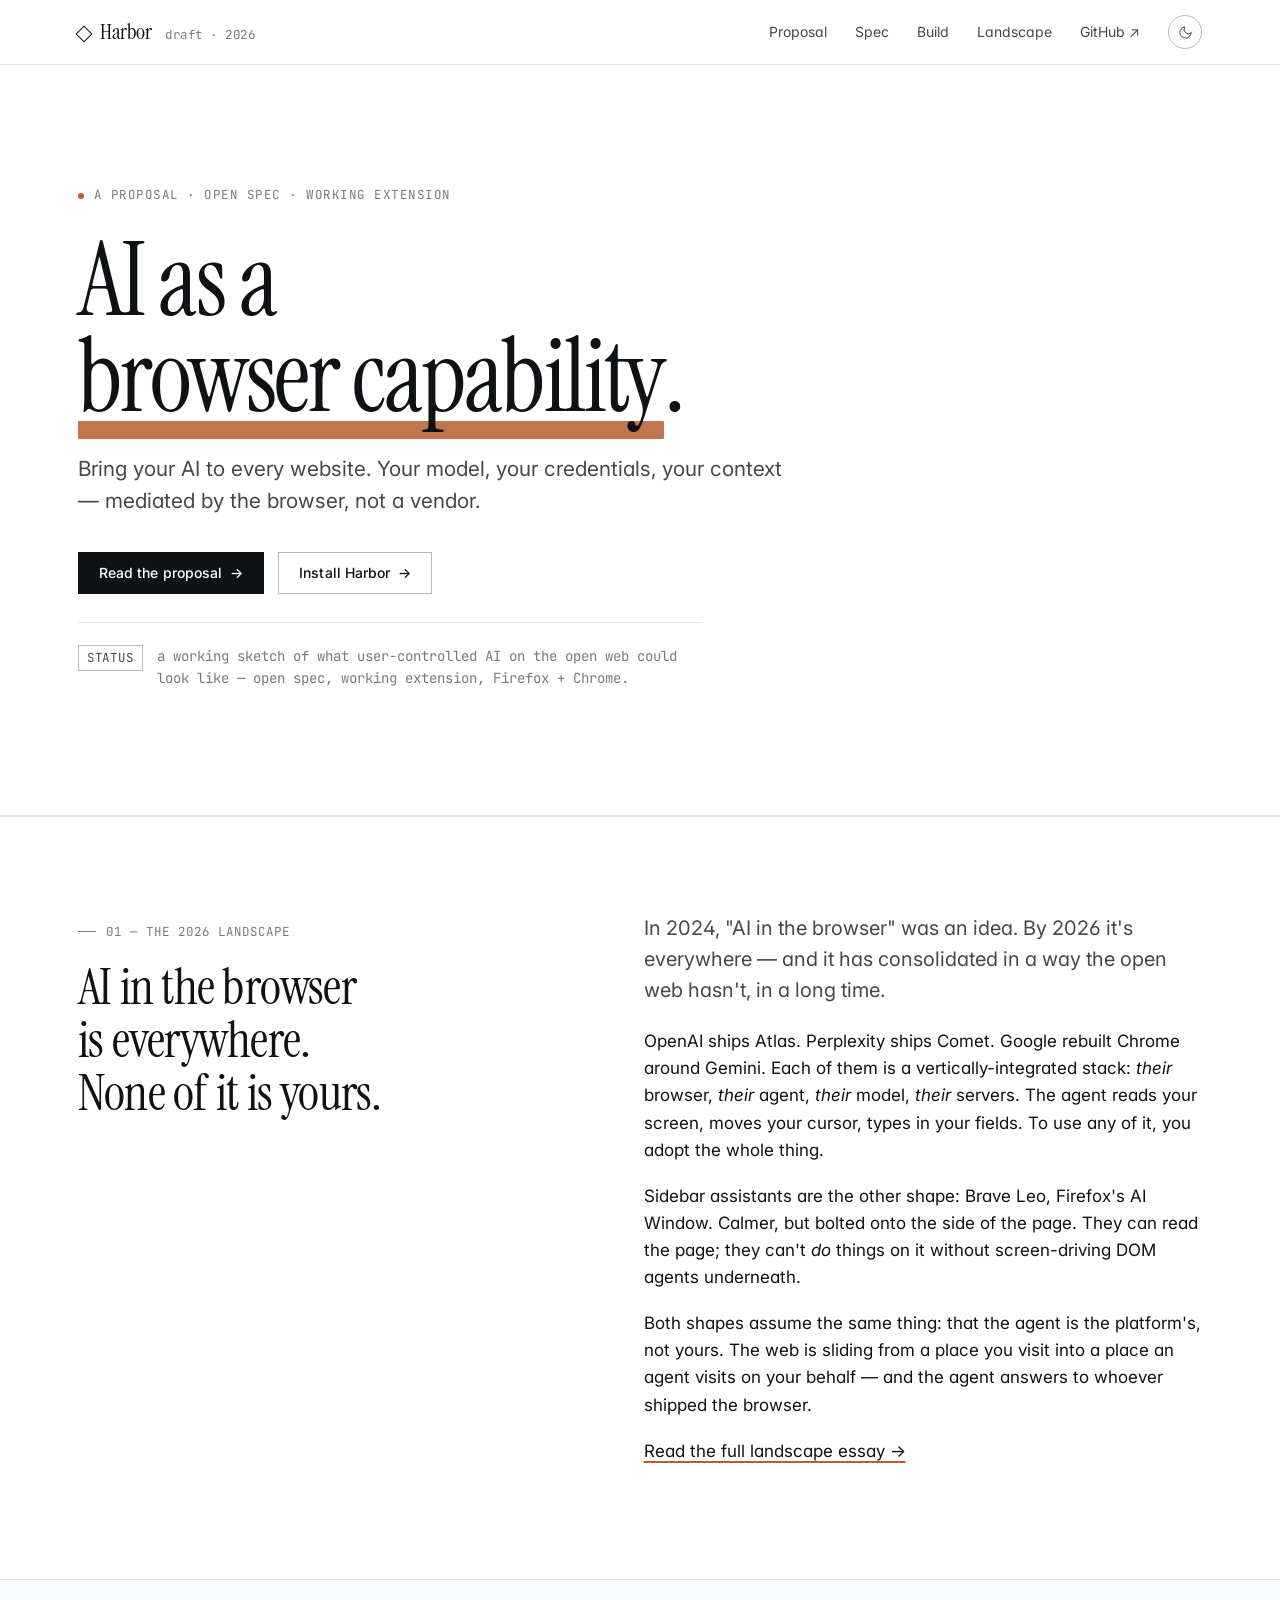
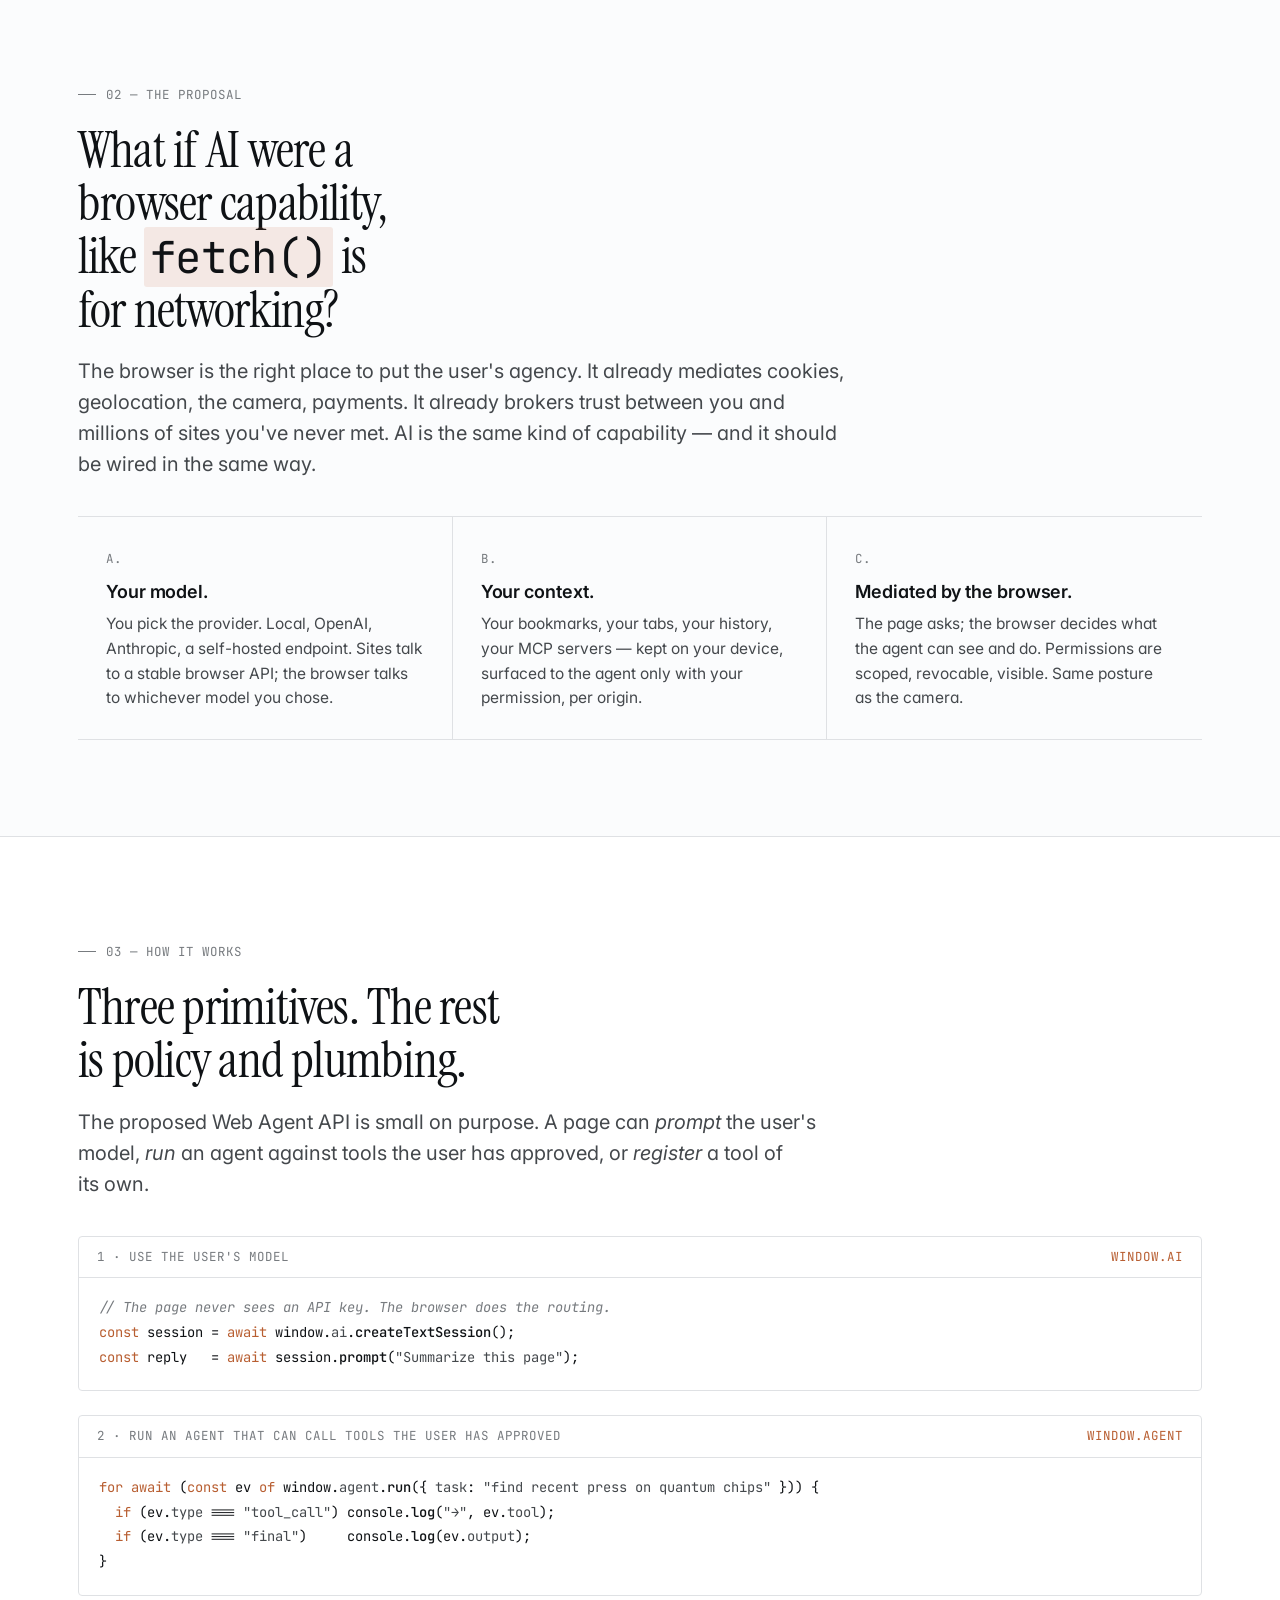
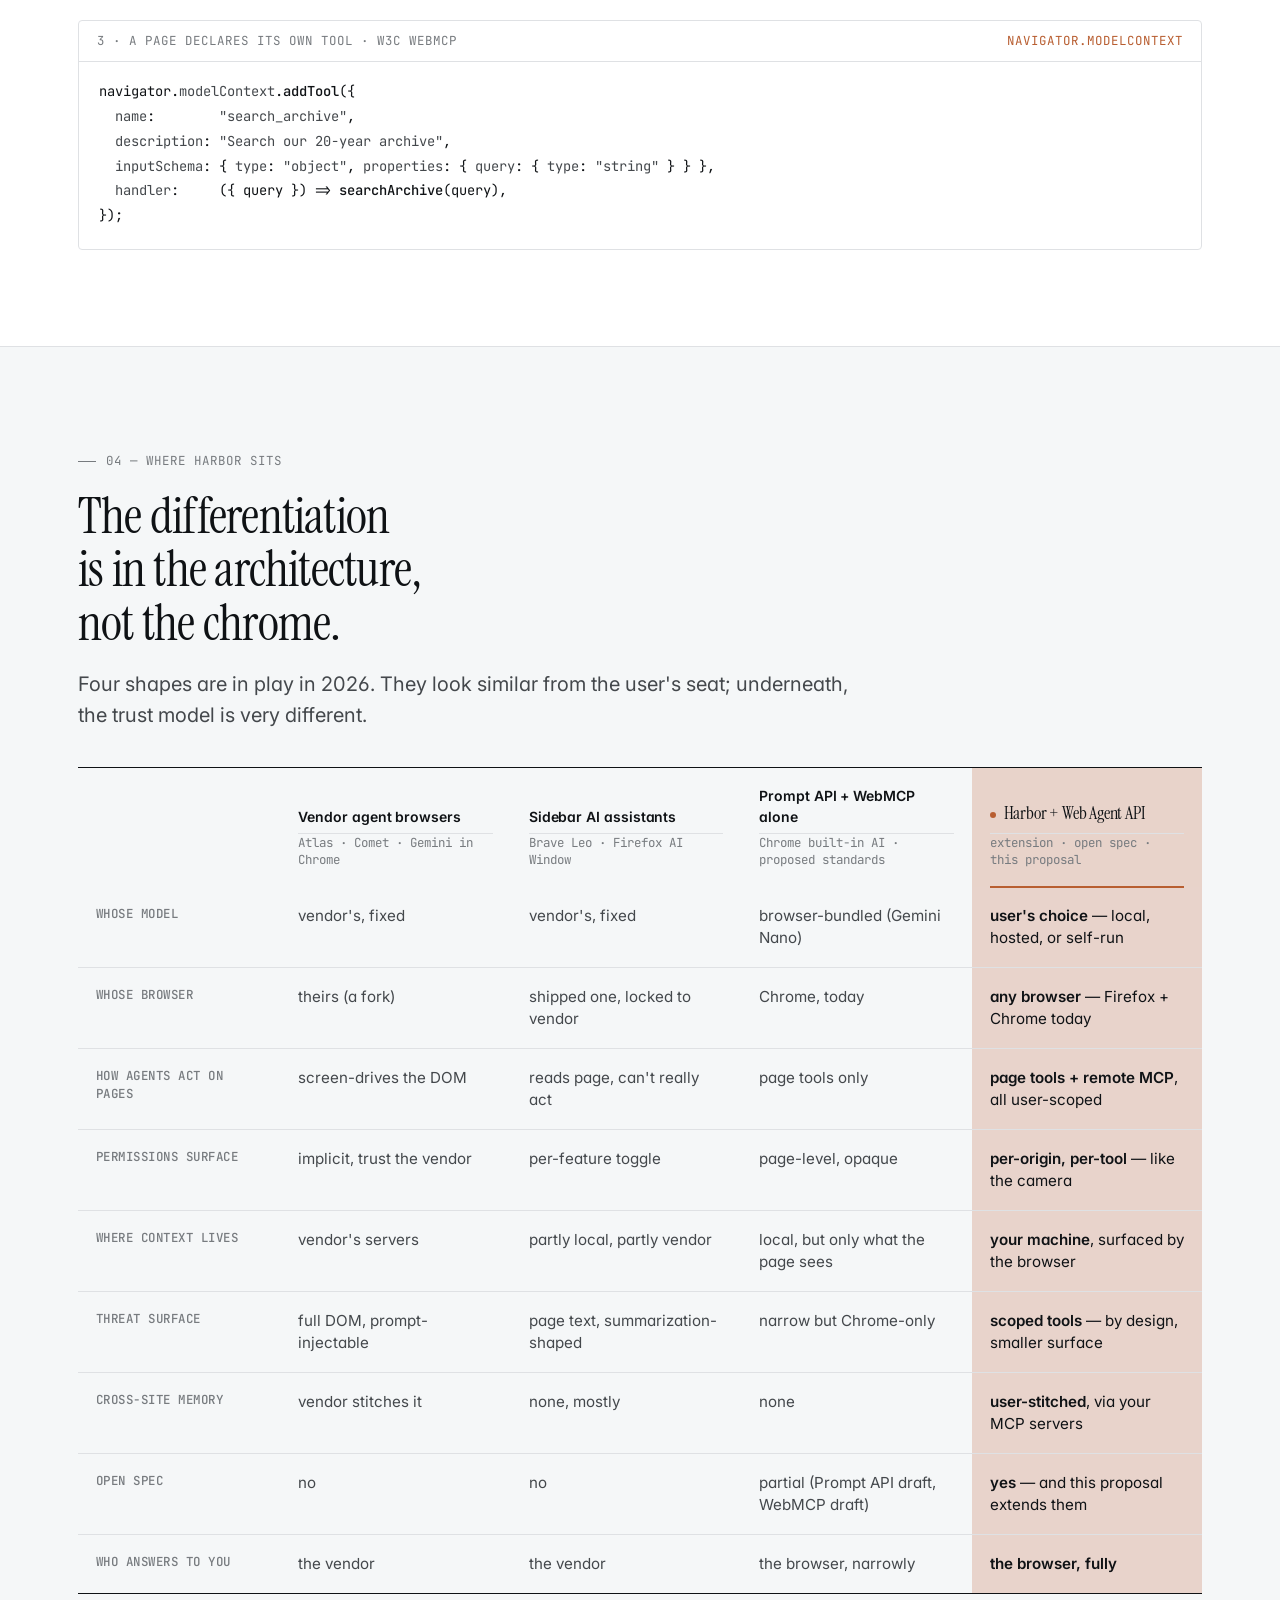
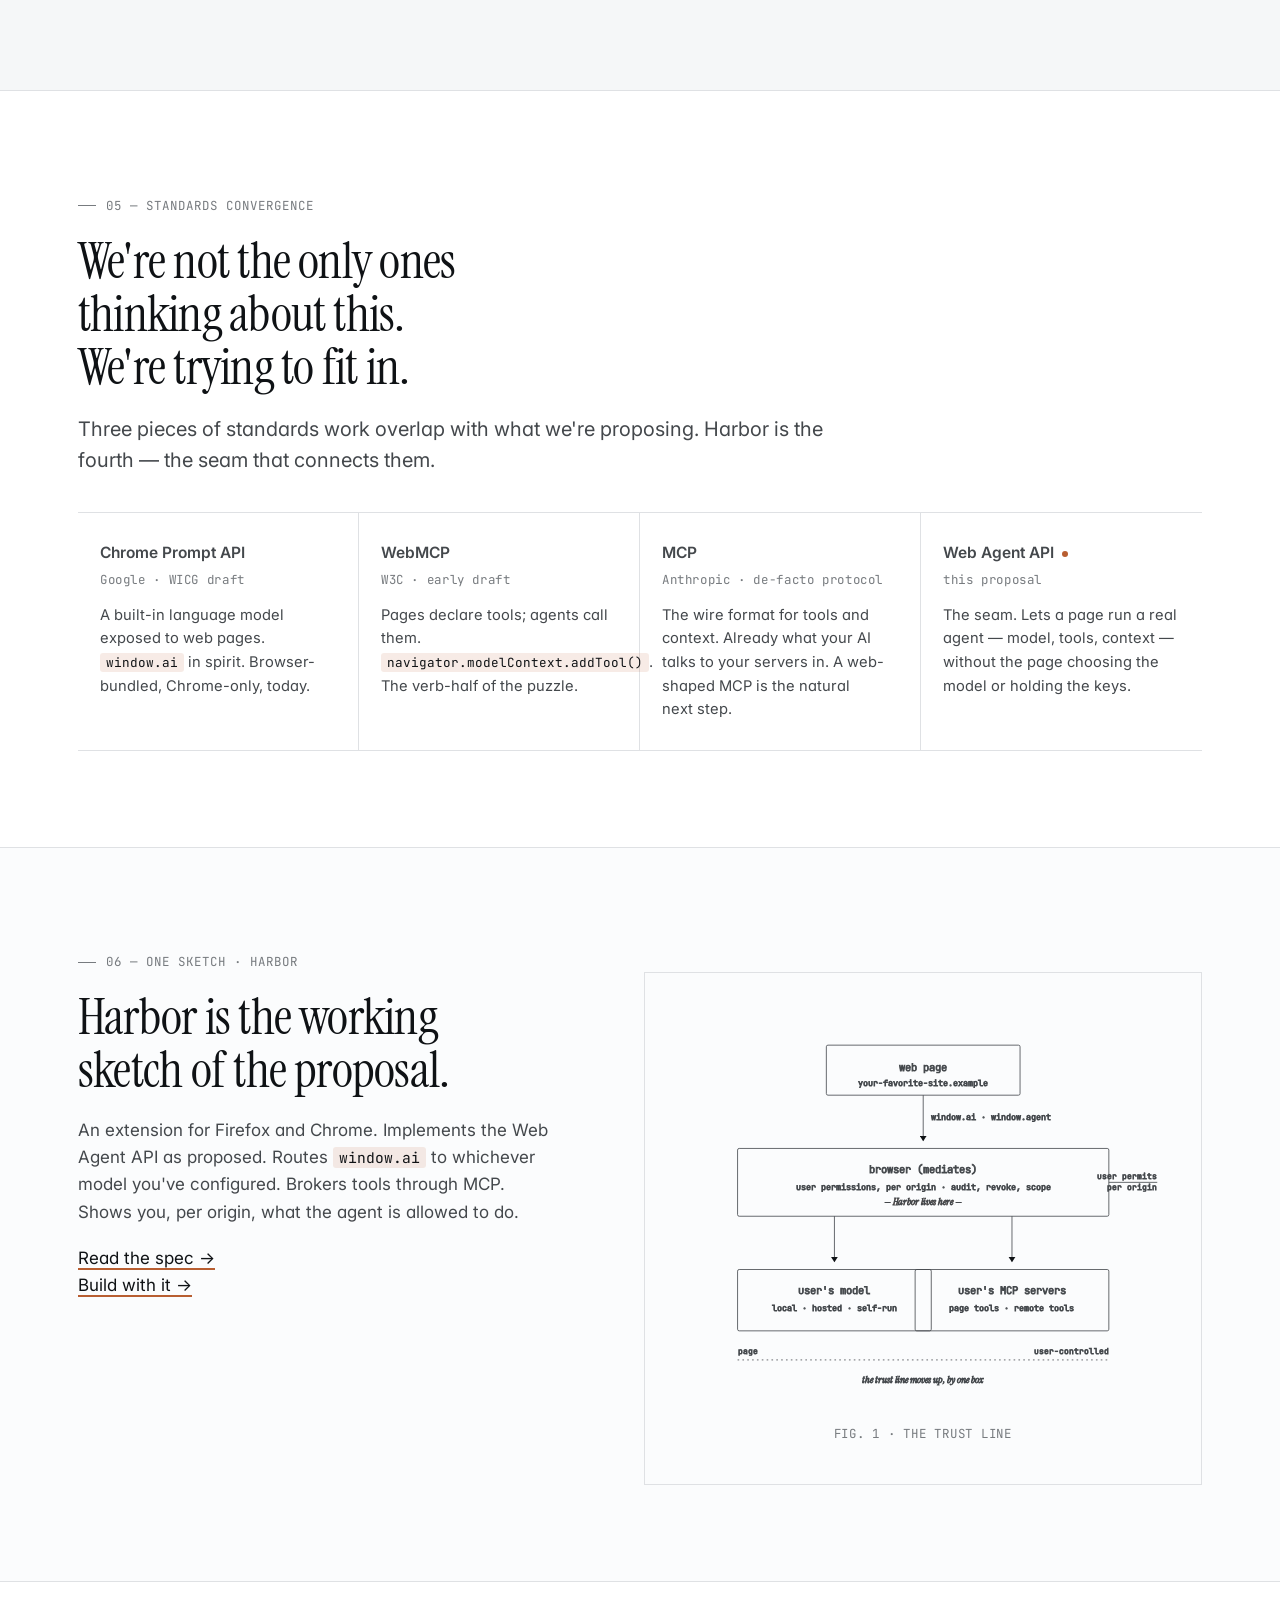
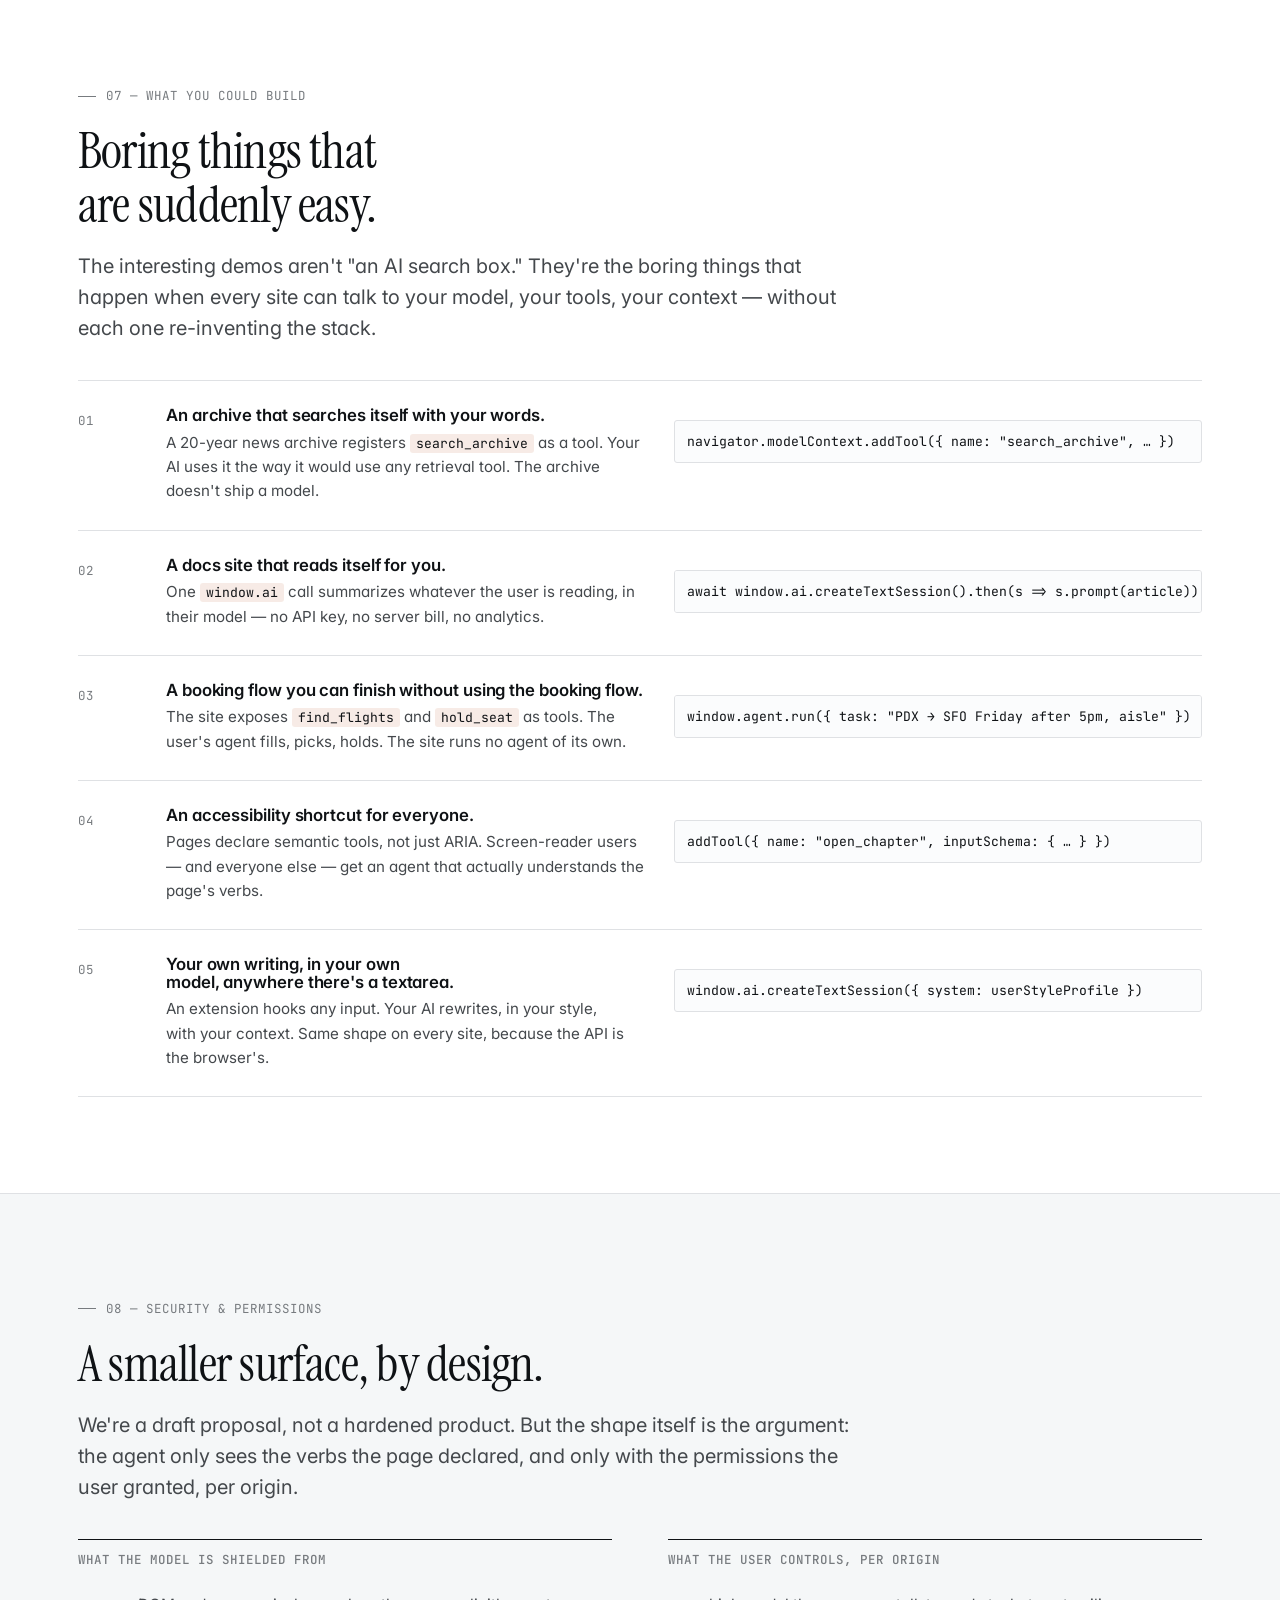
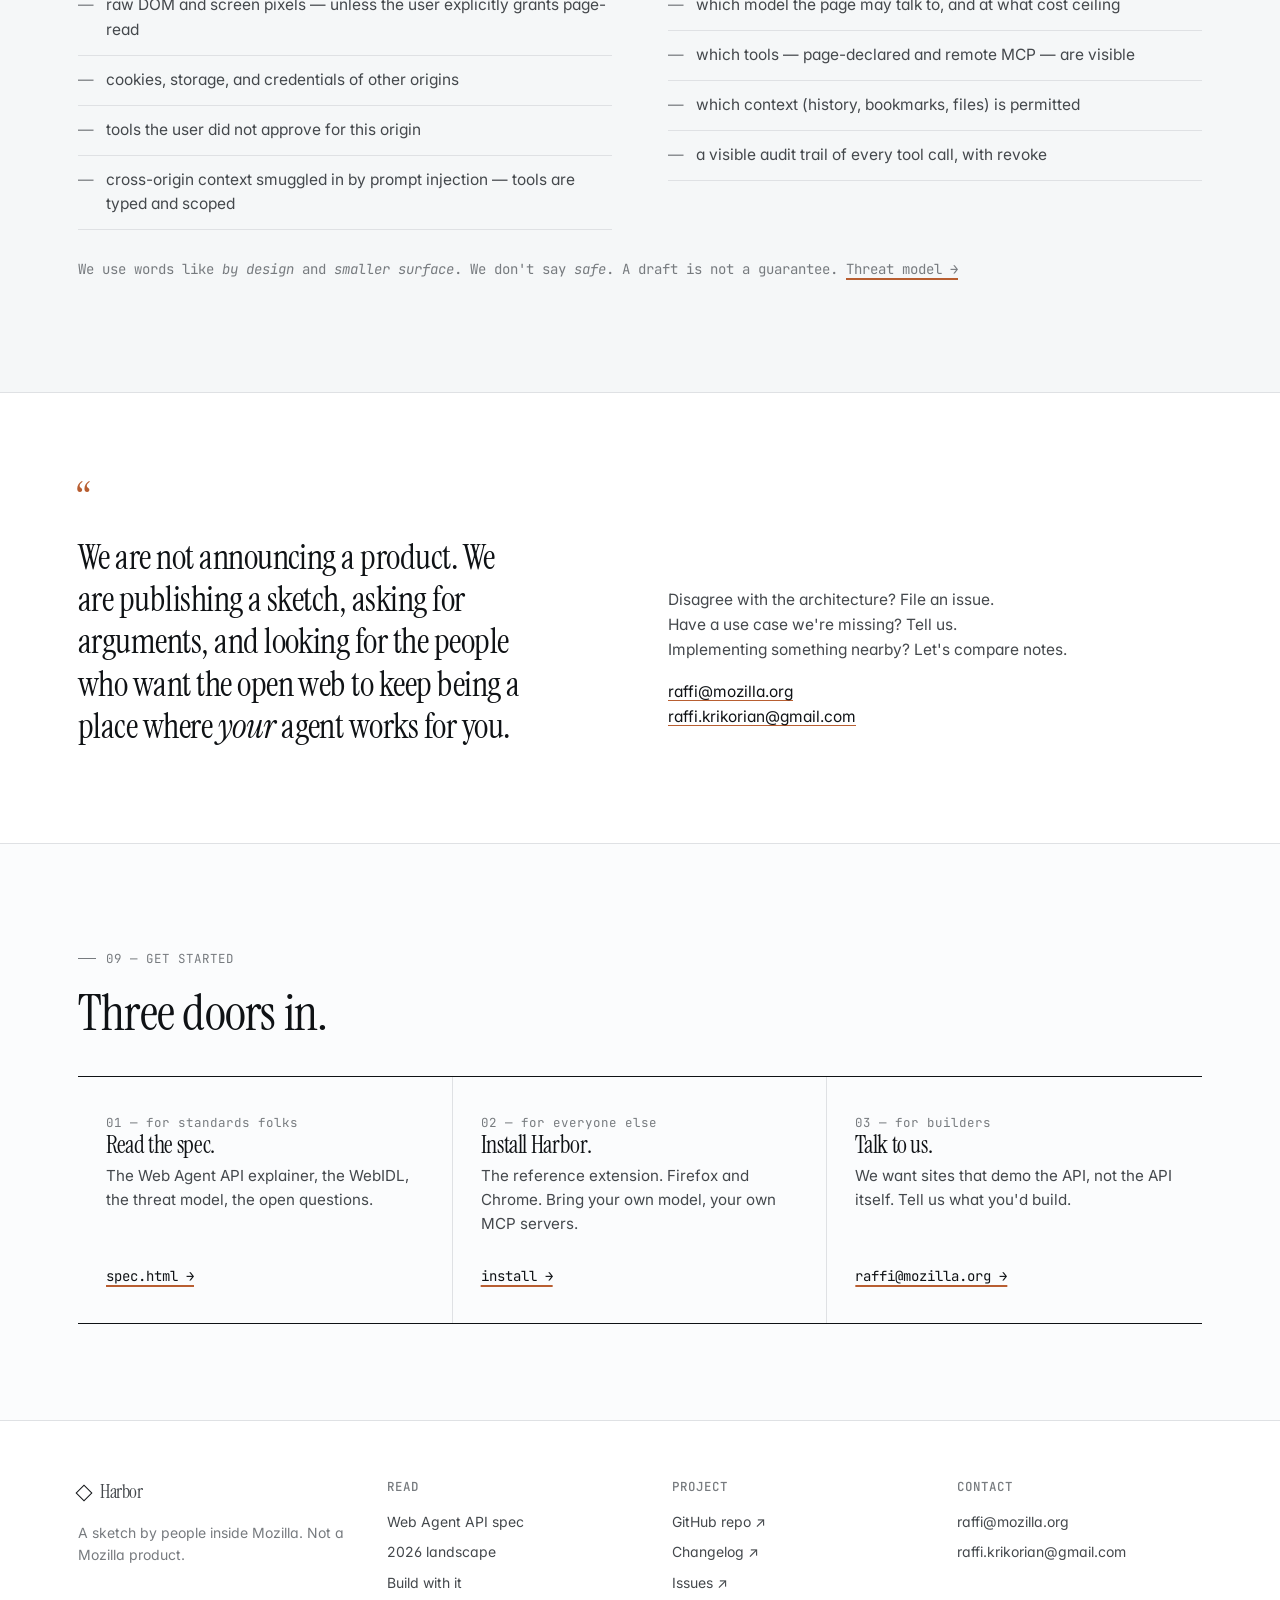
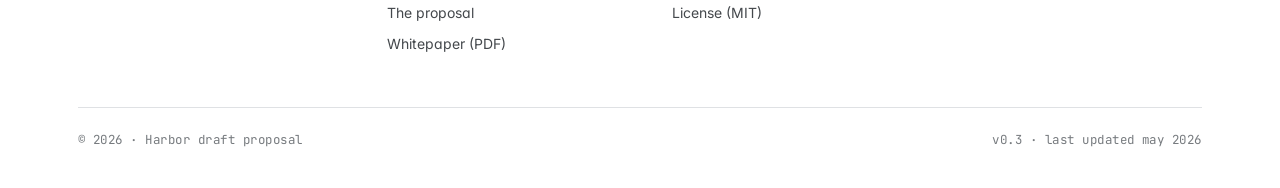
==== commit 94ad9e03: "web-agents-api: surface review — wire missing handlers, capabilities(), docs Fix real bugs and recon" ====
--- a/whitepaper/index.html
+++ b/whitepaper/index.html
@@ -163,11 +163,11 @@
 
       <div class="codecard">
         <div class="codecard-head"><span>3 · a page declares its own tool · W3C WebMCP</span><span class="num">navigator.modelContext</span></div>
-<pre><code><span class="tk-n">navigator</span>.<span class="tk-p">modelContext</span>.<span class="tk-f">registerTool</span>({
+<pre><code><span class="tk-n">navigator</span>.<span class="tk-p">modelContext</span>.<span class="tk-f">addTool</span>({
   <span class="tk-p">name</span>:        <span class="tk-s">"search_archive"</span>,
   <span class="tk-p">description</span>: <span class="tk-s">"Search our 20-year archive"</span>,
   <span class="tk-p">inputSchema</span>: { <span class="tk-p">type</span>: <span class="tk-s">"object"</span>, <span class="tk-p">properties</span>: { <span class="tk-p">query</span>: { <span class="tk-p">type</span>: <span class="tk-s">"string"</span> } } },
-  <span class="tk-p">execute</span>:     ({ <span class="tk-n">query</span> }) =&gt; <span class="tk-f">searchArchive</span>(<span class="tk-n">query</span>),
+  <span class="tk-p">handler</span>:     ({ <span class="tk-n">query</span> }) =&gt; <span class="tk-f">searchArchive</span>(<span class="tk-n">query</span>),
 });</code></pre>
       </div>
     </div>
@@ -364,7 +364,7 @@
       <div>
         <p class="name">WebMCP</p>
         <p class="by">W3C · early draft</p>
-        <p>Pages declare tools; agents call them. <code>navigator.modelContext.registerTool()</code>. The verb-half of the puzzle.</p>
+        <p>Pages declare tools; agents call them. <code>navigator.modelContext.addTool()</code>. The verb-half of the puzzle.</p>
       </div>
       <div>
         <p class="name">MCP</p>
@@ -472,7 +472,7 @@
           <h4>An archive that searches itself with your words.</h4>
           <p>A 20-year news archive registers <code>search_archive</code> as a tool. Your AI uses it the way it would use any retrieval tool. The archive doesn't ship a model.</p>
         </div>
-        <pre class="ex-code">navigator.modelContext.registerTool({ name: "search_archive", … })</pre>
+        <pre class="ex-code">navigator.modelContext.addTool({ name: "search_archive", … })</pre>
       </div>
 
       <div class="example">
@@ -499,7 +499,7 @@
           <h4>An accessibility shortcut for everyone.</h4>
           <p>Pages declare semantic tools, not just ARIA. Screen-reader users — and everyone else — get an agent that actually understands the page's verbs.</p>
         </div>
-        <pre class="ex-code">registerTool({ name: "open_chapter", inputSchema: { … } })</pre>
+        <pre class="ex-code">addTool({ name: "open_chapter", inputSchema: { … } })</pre>
       </div>
 
       <div class="example">
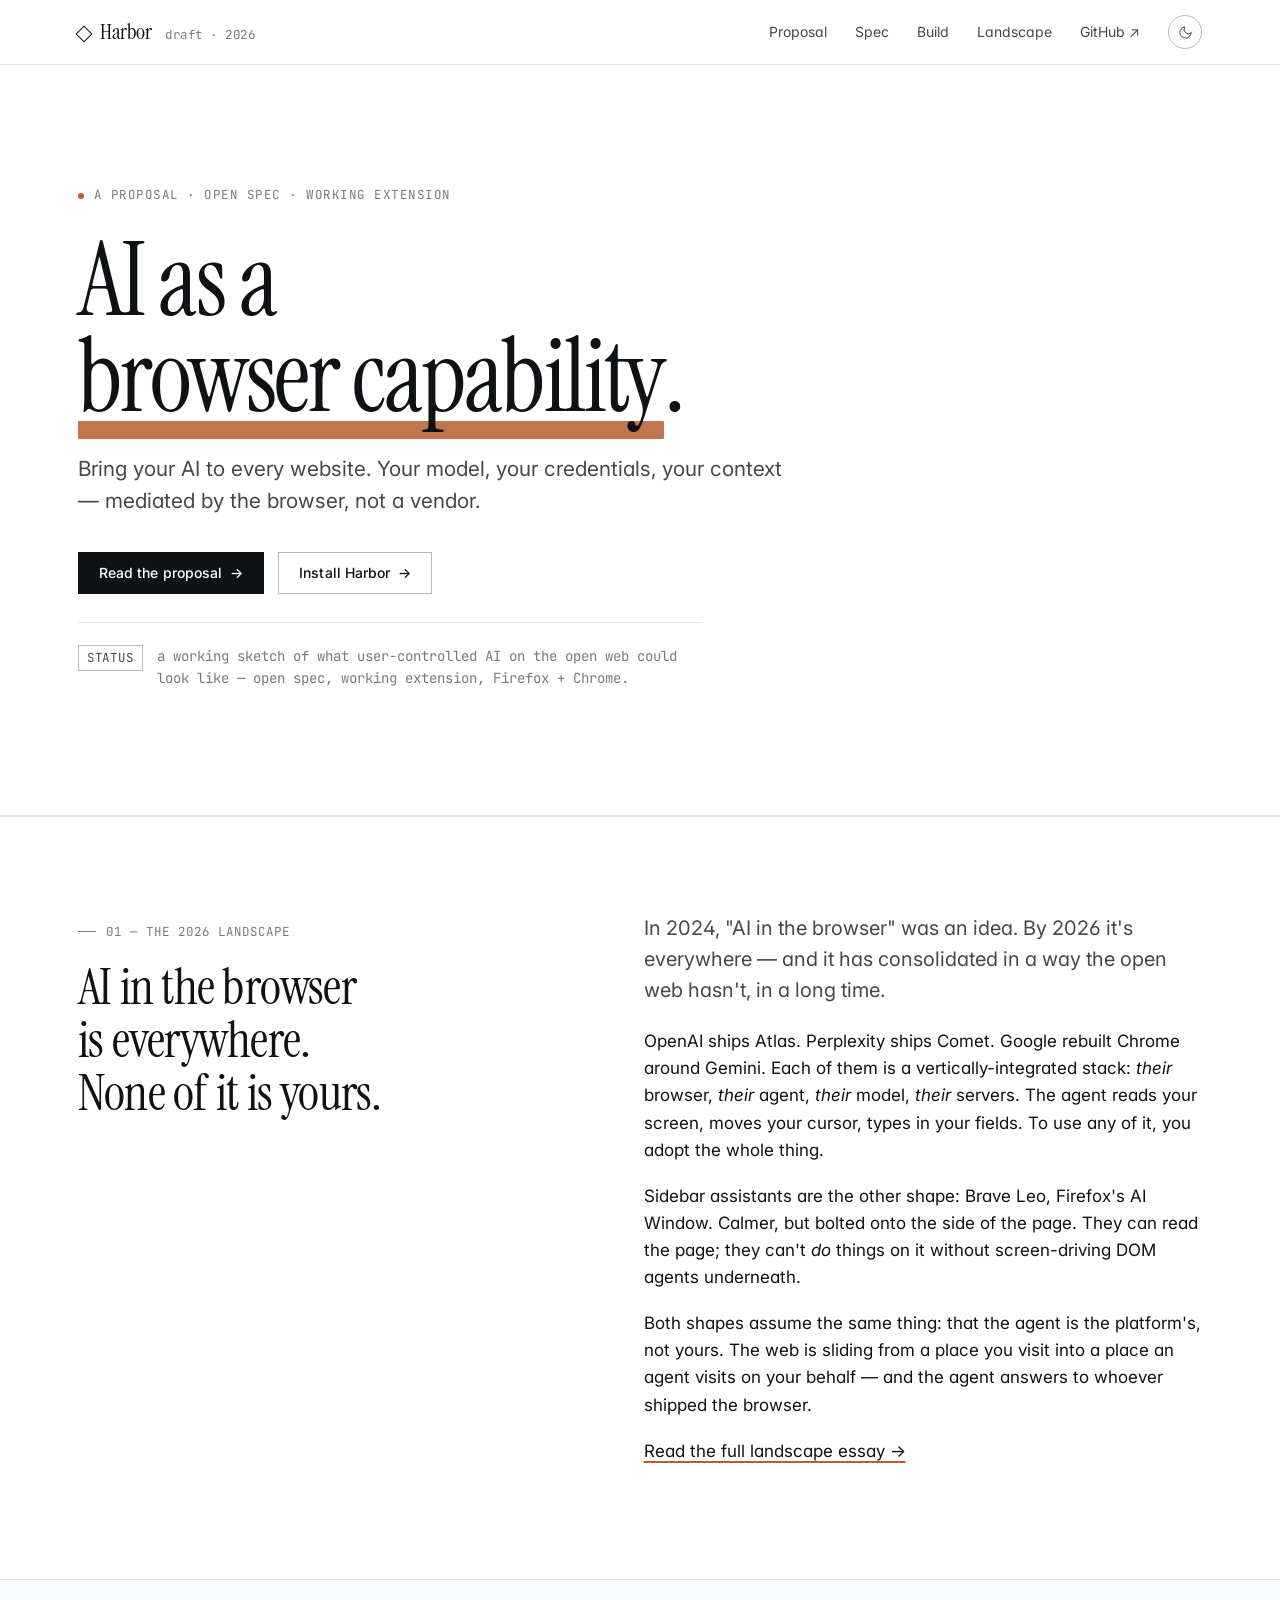
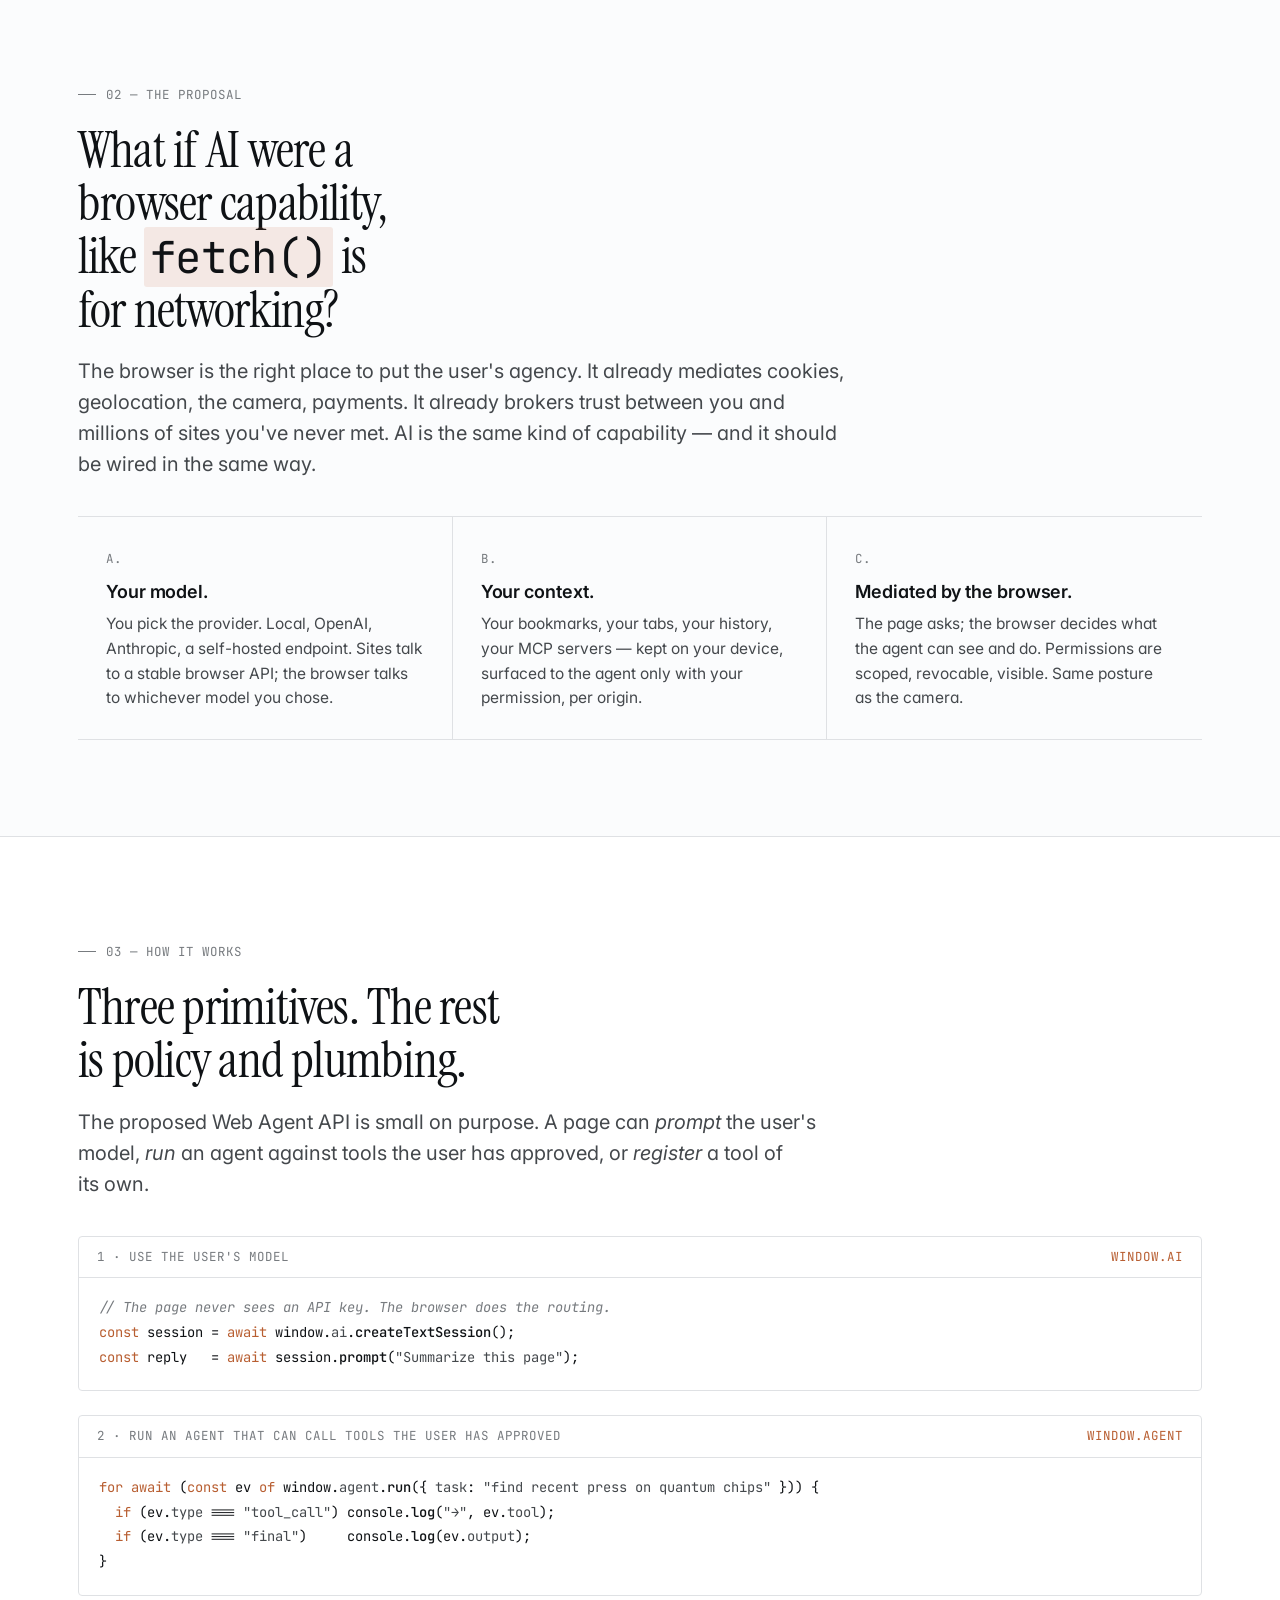
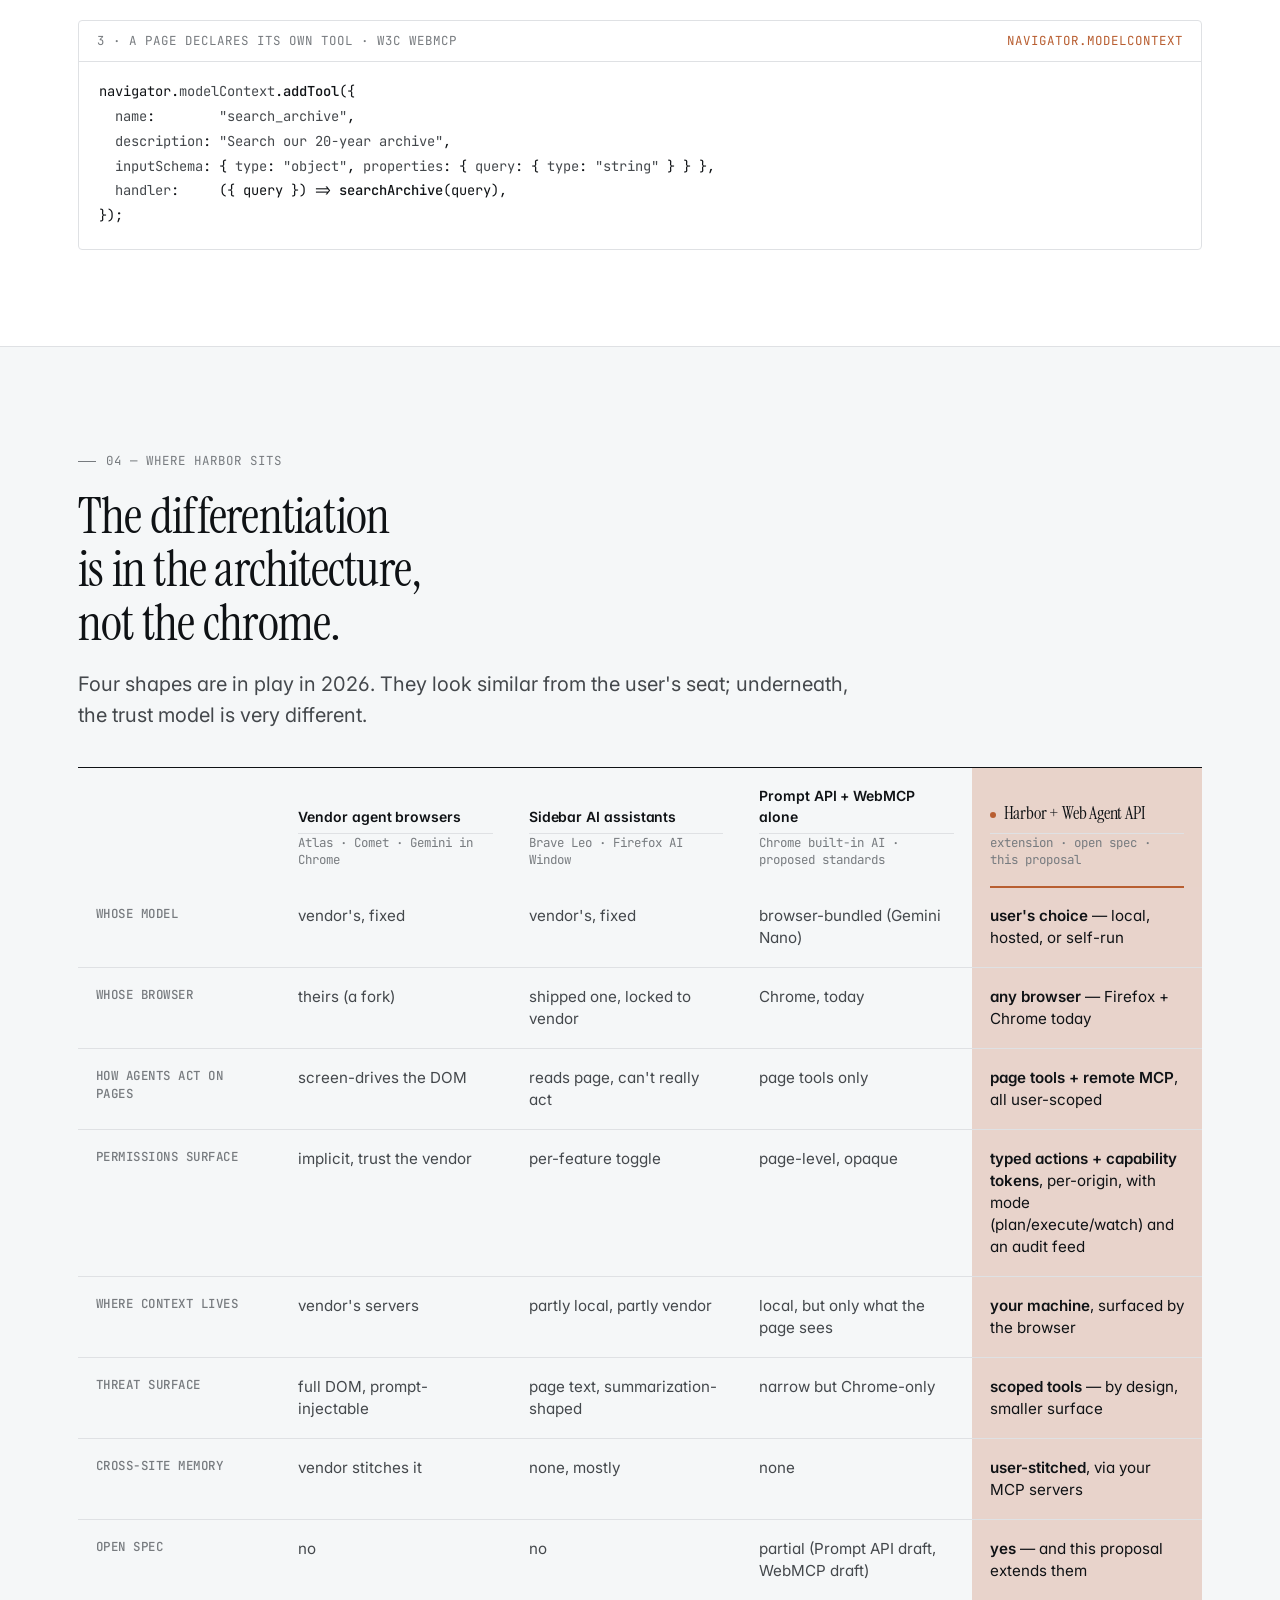
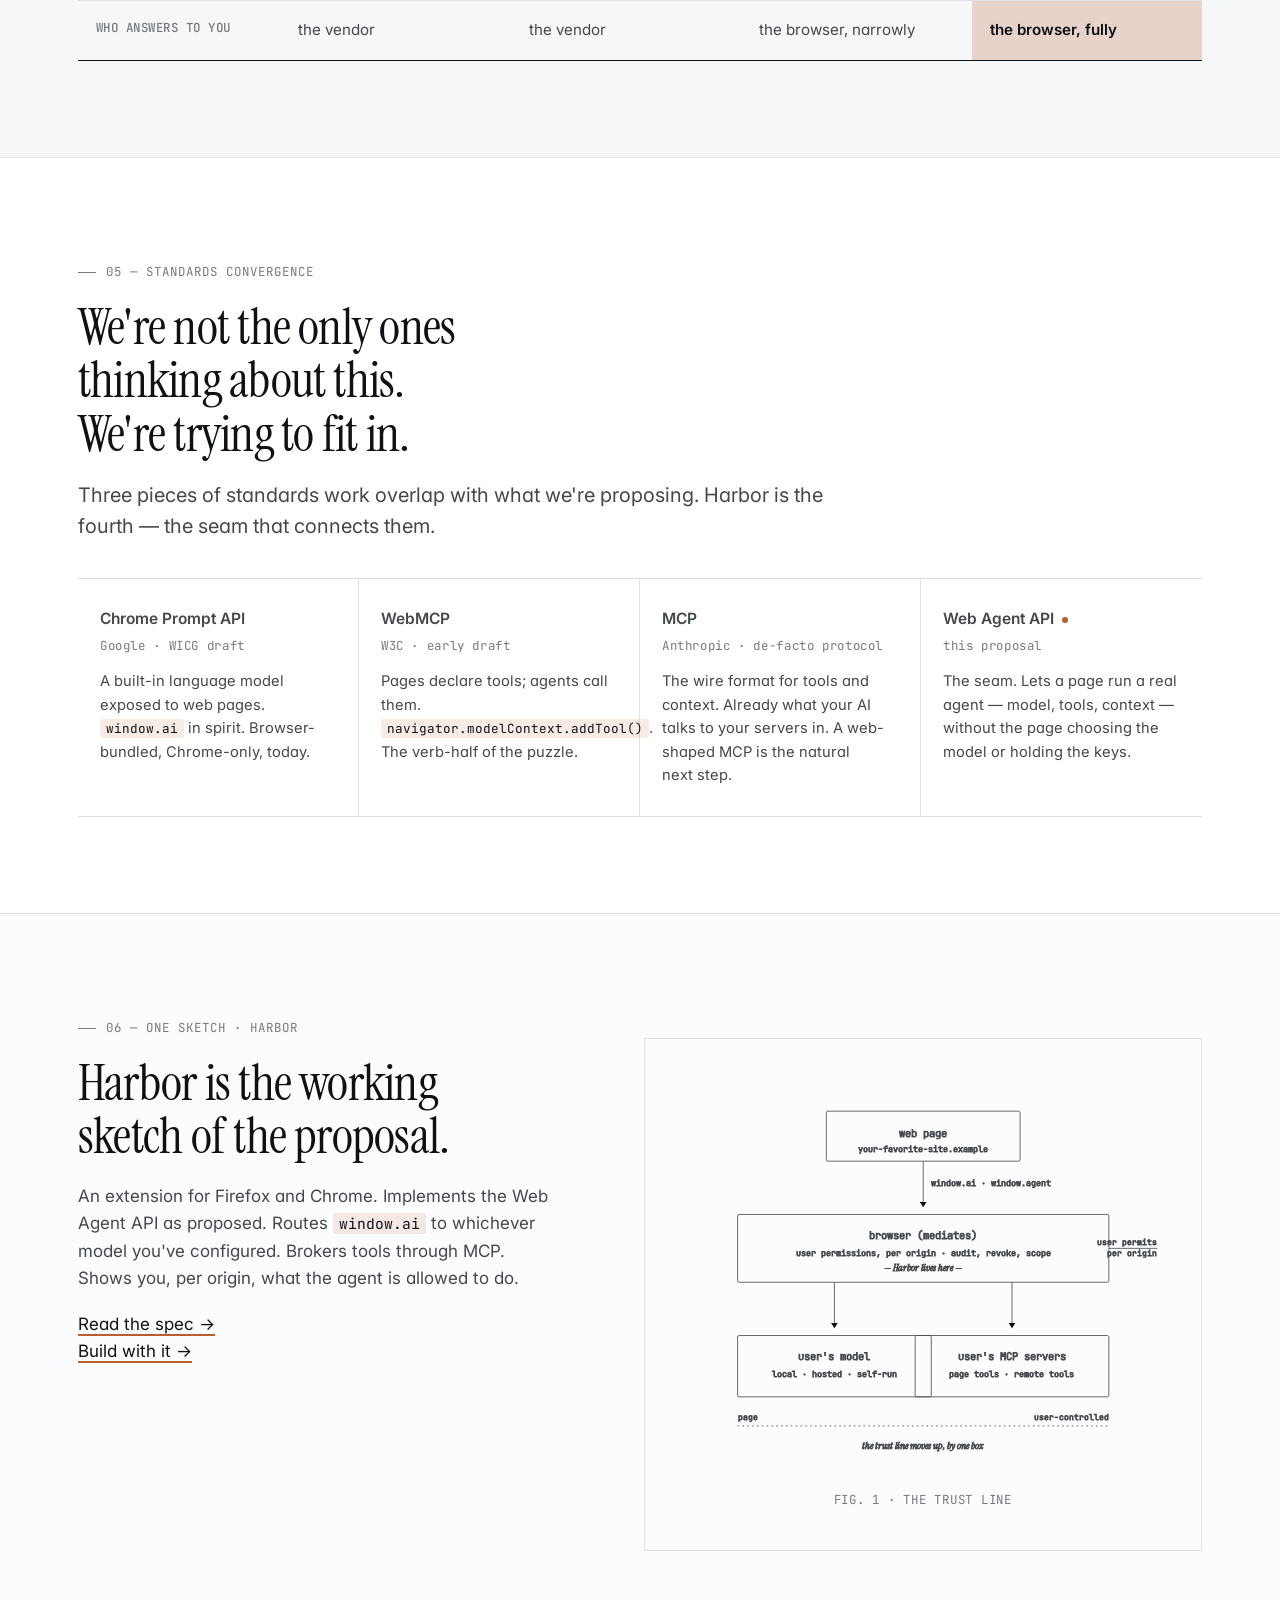
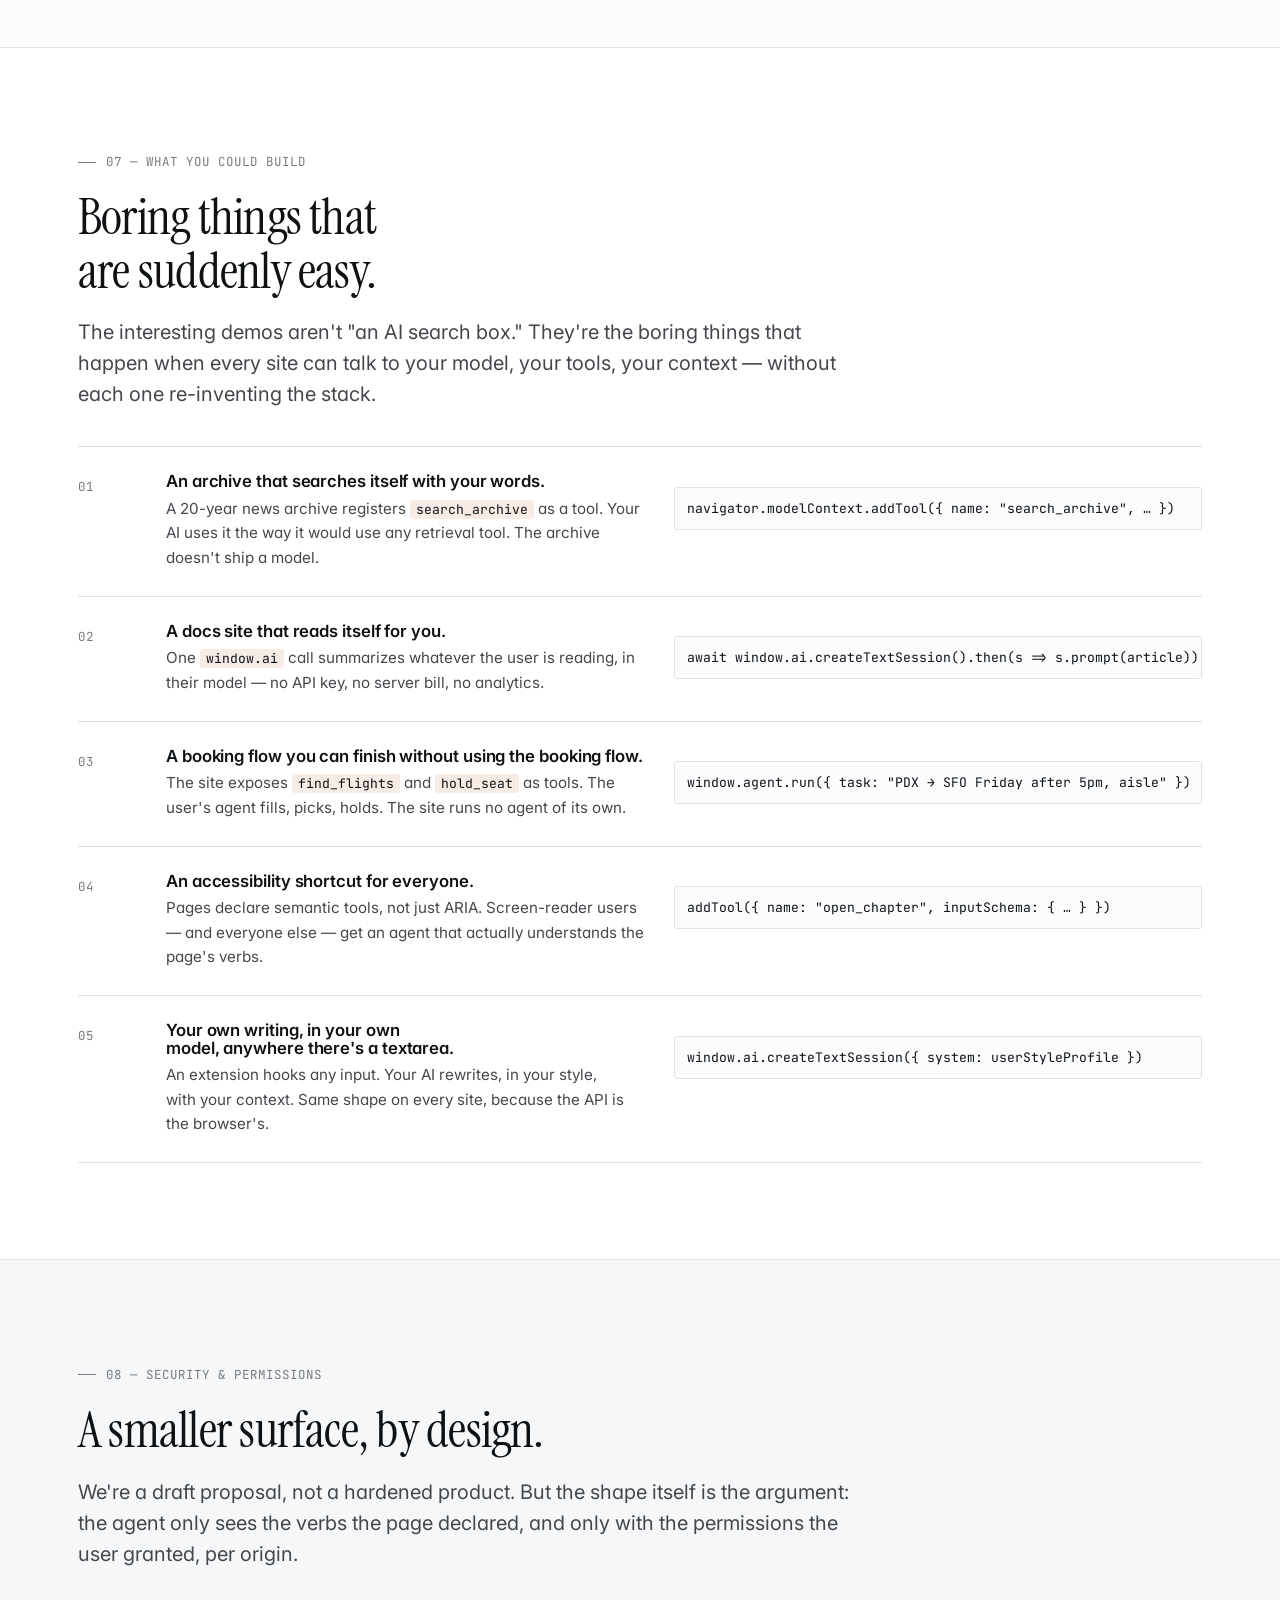
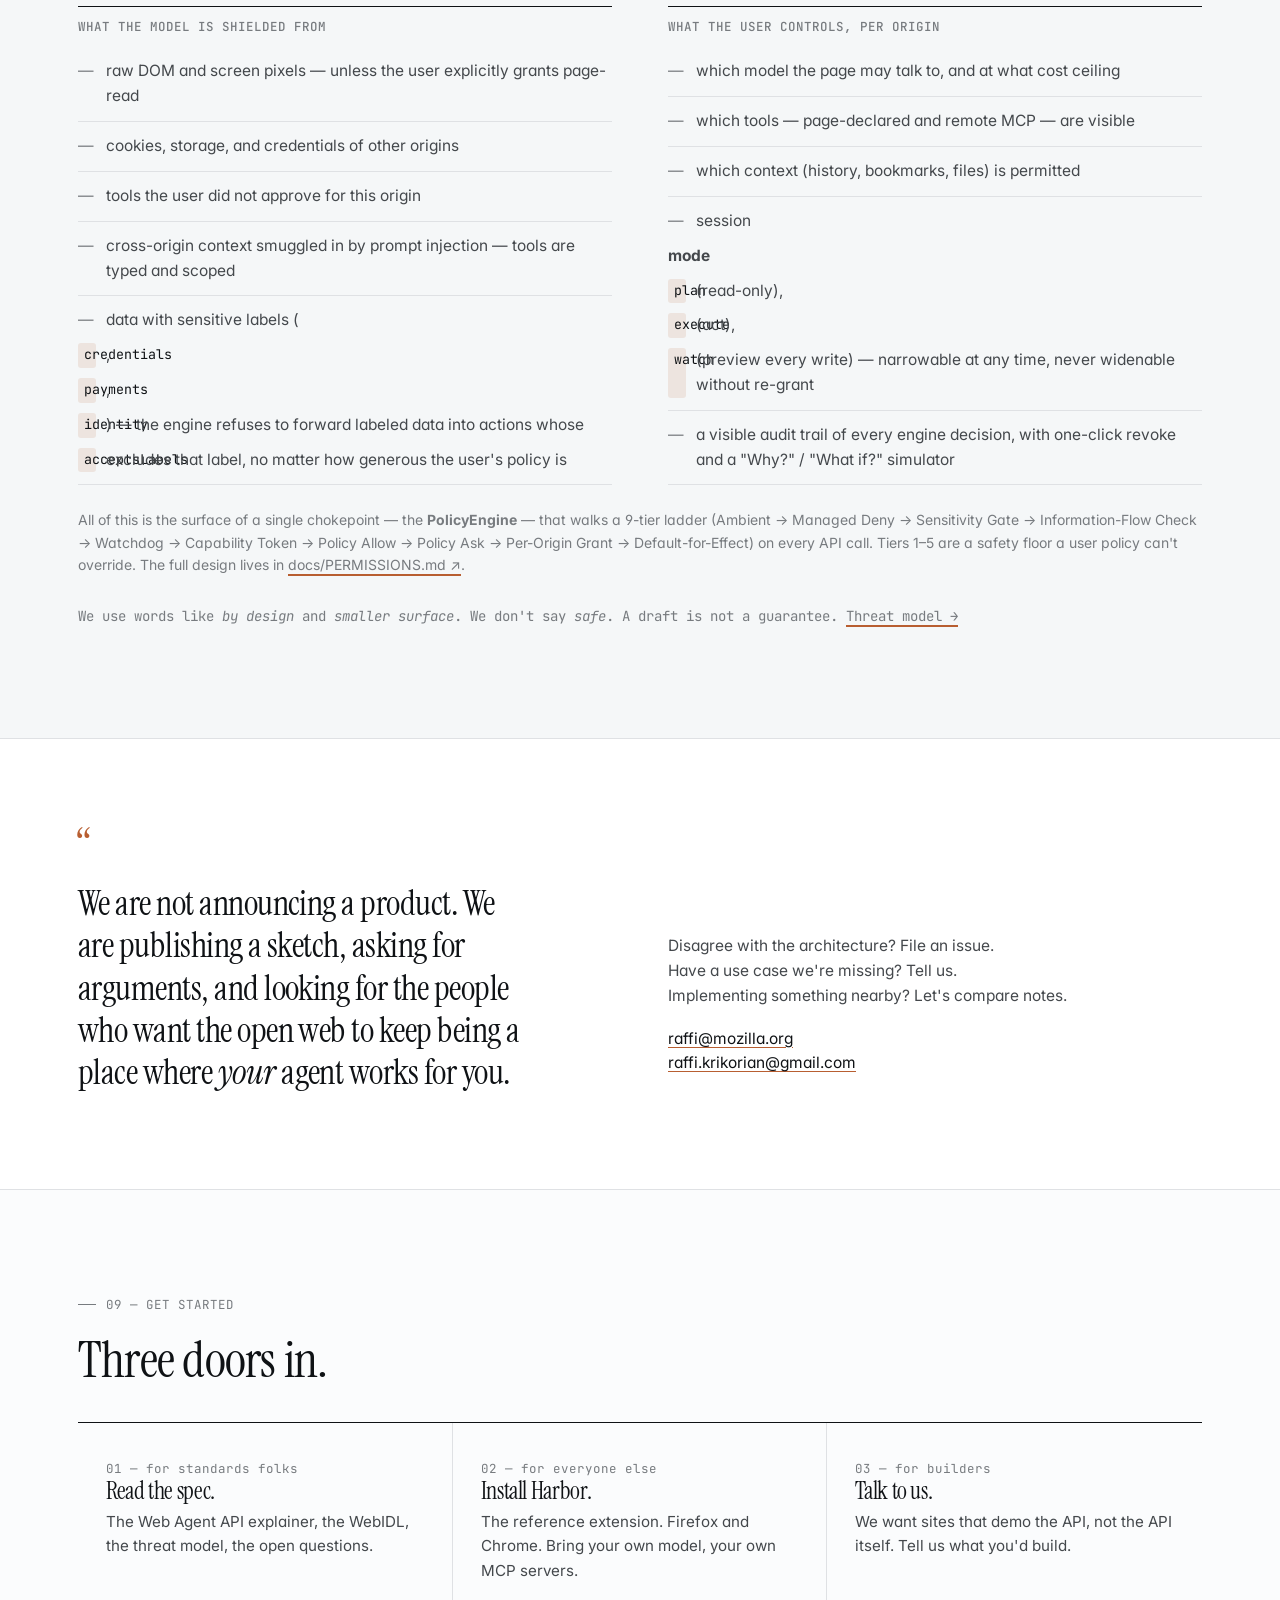
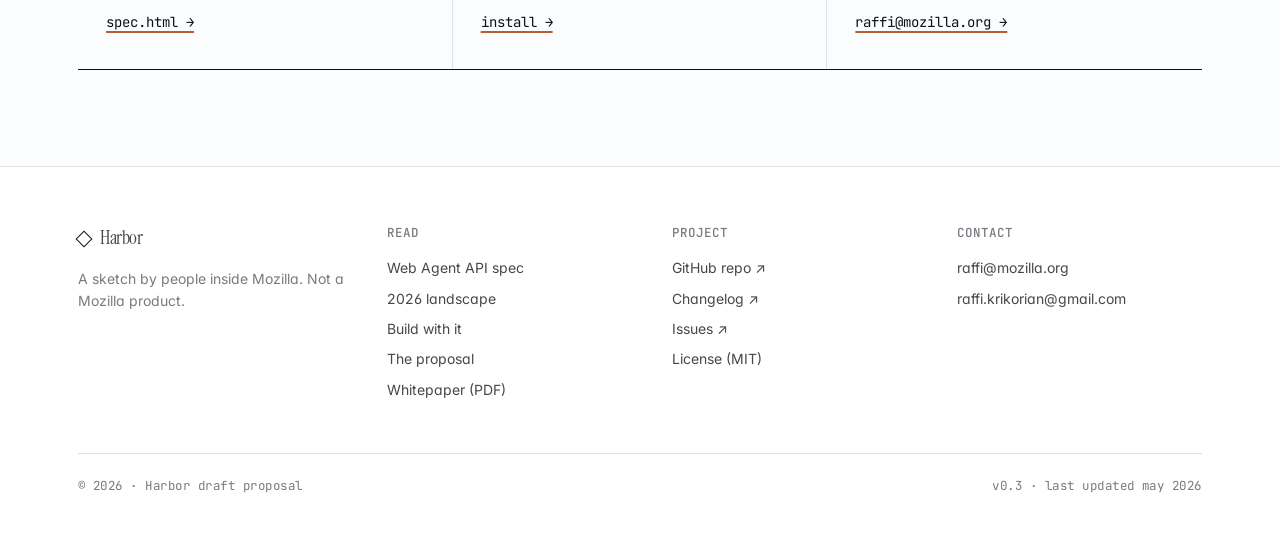
==== commit 5e531a85: "permissions: site + docs honest about one-way capability tokens The whitepaper landing page, the bui" ====
--- a/whitepaper/index.html
+++ b/whitepaper/index.html
@@ -238,7 +238,7 @@
           <td>implicit, trust the vendor</td>
           <td>per-feature toggle</td>
           <td>page-level, opaque</td>
-          <td class="col-harbor"><strong>per-origin, per-tool</strong> — like the camera</td>
+          <td class="col-harbor"><strong>typed actions + capability tokens</strong>, per-origin, with mode (plan/execute/watch) and an audit feed</td>
         </tr>
         <tr>
           <th>Where context lives</th>
@@ -333,7 +333,7 @@
           <dt>Whose model</dt><dd>user's choice — local, hosted, self-run</dd>
           <dt>Whose browser</dt><dd>any — Firefox + Chrome today</dd>
           <dt>How agents act</dt><dd>page tools + remote MCP, user-scoped</dd>
-          <dt>Permissions</dt><dd>per-origin, per-tool — like the camera</dd>
+          <dt>Permissions</dt><dd>typed actions + capability tokens, per-origin, with audit feed</dd>
           <dt>Context lives</dt><dd>your machine, surfaced by the browser</dd>
           <dt>Threat surface</dt><dd>scoped tools — by design, smaller</dd>
           <dt>Cross-site memory</dt><dd>user-stitched via your MCP servers</dd>
@@ -533,6 +533,7 @@
           <li>cookies, storage, and credentials of other origins</li>
           <li>tools the user did not approve for this origin</li>
           <li>cross-origin context smuggled in by prompt injection — tools are typed and scoped</li>
+          <li>data with sensitive labels (<code>credentials</code>, <code>payments</code>, <code>identity</code>) — the engine refuses to forward labeled data into actions whose <code>acceptsLabels</code> excludes that label, no matter how generous the user's policy is</li>
         </ul>
       </div>
       <div>
@@ -541,10 +542,22 @@
           <li>which model the page may talk to, and at what cost ceiling</li>
           <li>which tools — page-declared and remote MCP — are visible</li>
           <li>which context (history, bookmarks, files) is permitted</li>
-          <li>a visible audit trail of every tool call, with revoke</li>
+          <li>session <strong>mode</strong>: <code>plan</code> (read-only), <code>execute</code> (act), <code>watch</code> (preview every write) — narrowable at any time, never widenable without re-grant</li>
+          <li>a visible audit trail of every engine decision, with one-click revoke and a "Why?" / "What if?" simulator</li>
         </ul>
       </div>
     </div>
+
+    <p style="margin-top: 24px; color: var(--ink-mute); font-size: var(--t-small);">
+      All of this is the surface of a single chokepoint — the
+      <strong>PolicyEngine</strong> — that walks a 9-tier ladder
+      (Ambient → Managed Deny → Sensitivity Gate → Information-Flow
+      Check → Watchdog → Capability Token → Policy Allow → Policy
+      Ask → Per-Origin Grant → Default-for-Effect) on every API call.
+      Tiers 1–5 are a safety floor a user policy can't override. The
+      full design lives in
+      <a class="link" href="https://github.com/r/harbor/blob/main/docs/PERMISSIONS.md" target="_blank" rel="noopener">docs/PERMISSIONS.md ↗</a>.
+    </p>
 
     <p style="margin-top: 28px; color: var(--ink-mute); font-family: var(--font-mono); font-size: var(--t-small);">
       We use words like <em>by design</em> and <em>smaller surface</em>. We don't say <em>safe</em>.
